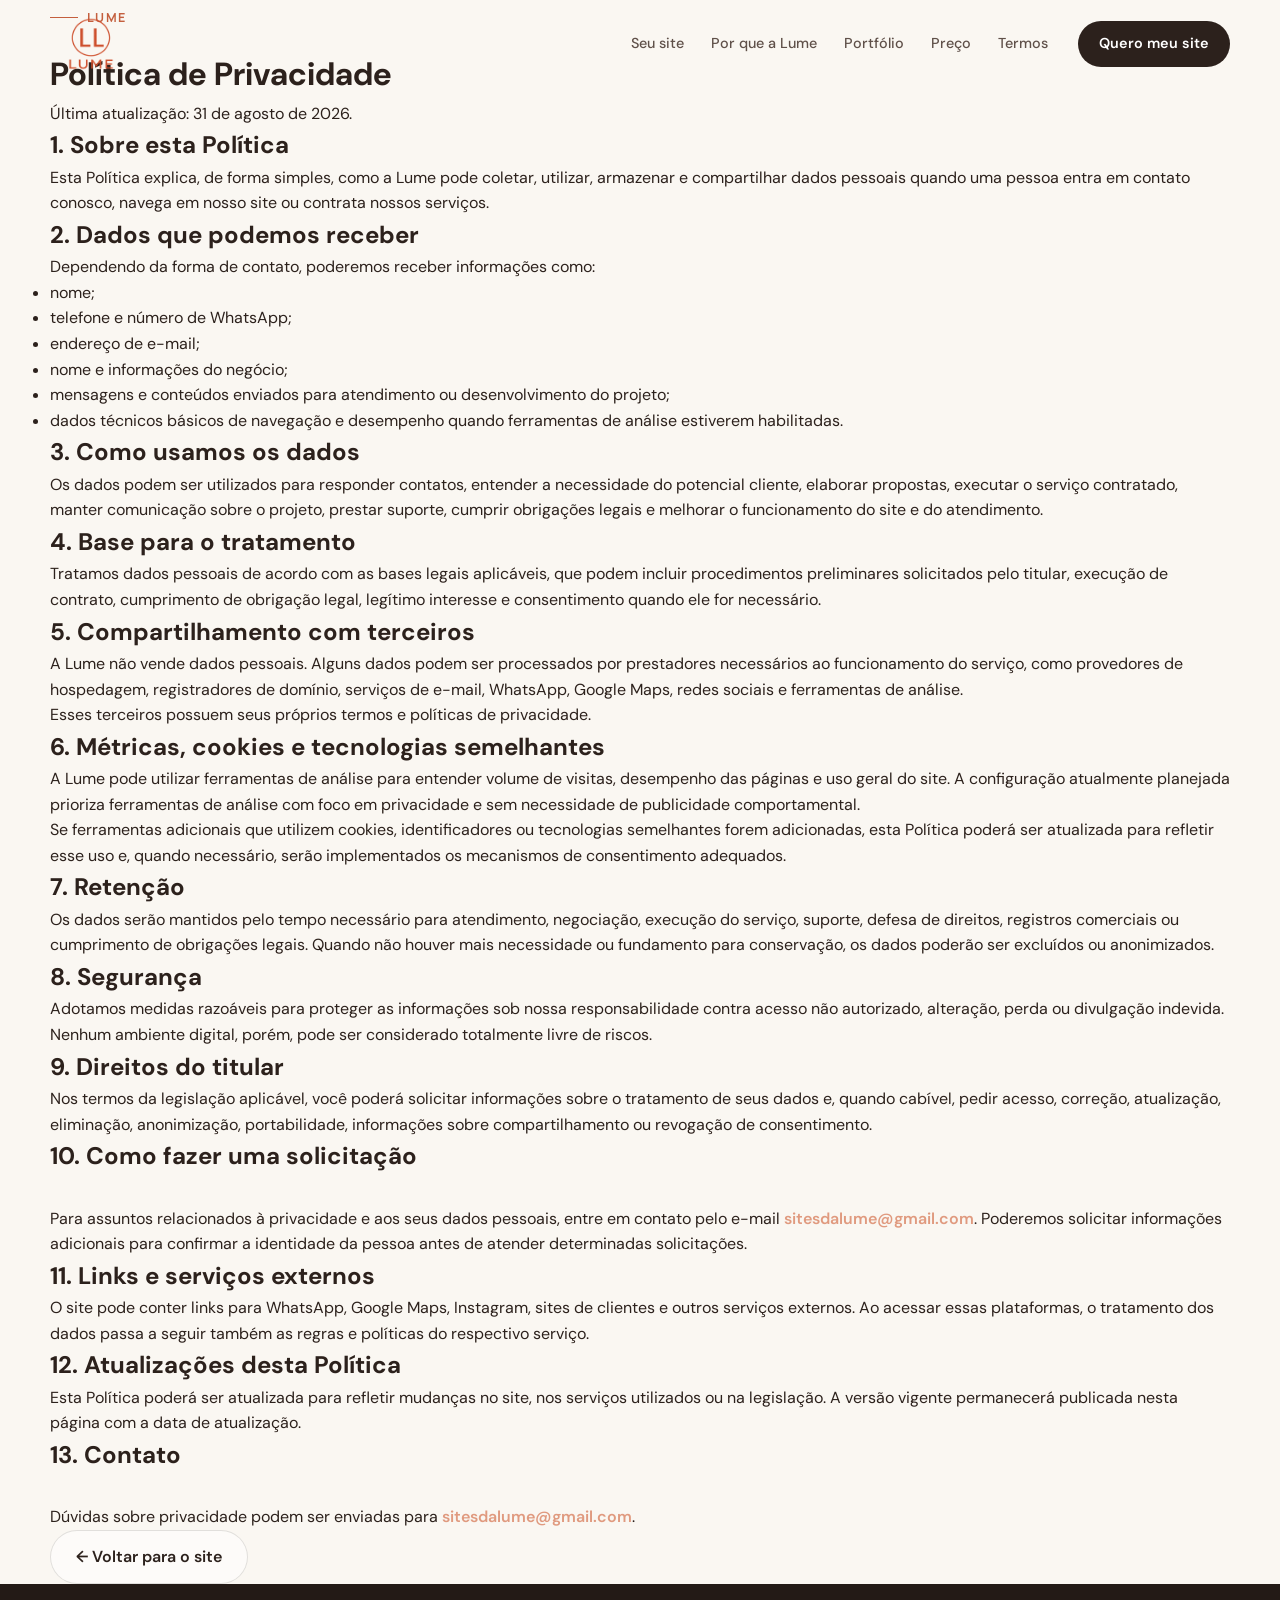
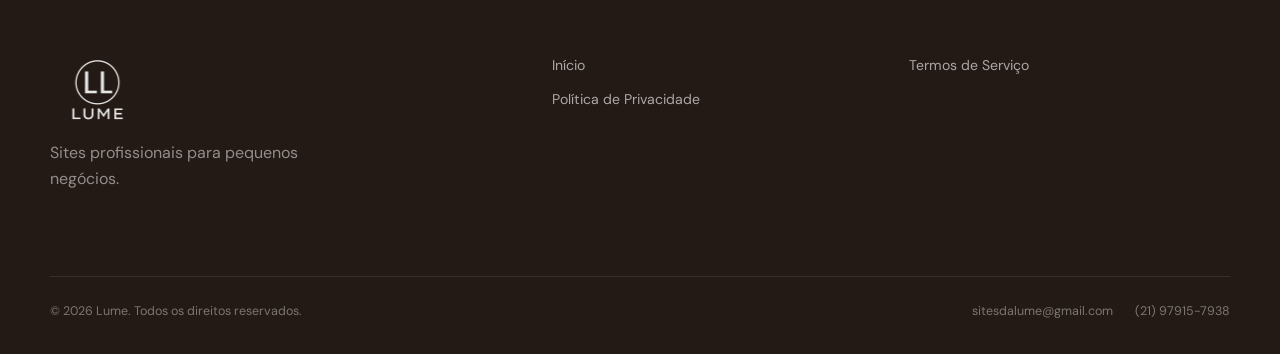
==== privacidade.html @ d8805df2 "Finaliza site da Lume" ====
<!DOCTYPE html>
<html lang="pt-BR">
<head>
    <meta charset="UTF-8">
    <meta name="viewport" content="width=device-width, initial-scale=1.0">
    <title>Política de Privacidade | Lume</title>
    <meta name="description" content="Entenda como a Lume trata dados pessoais enviados pelo site, WhatsApp e e-mail.">
    <meta name="theme-color" content="#f4e8dc">
    <meta name="robots" content="index, follow">
    <link rel="canonical" href="https://lume.sitesdalume.workers.dev/privacidade.html">
    <link rel="icon" type="image/png" href="imagens/logo-lume-t.png">
    <link rel="apple-touch-icon" href="imagens/logo-lume-t.png">
    <link rel="preconnect" href="https://fonts.googleapis.com">
    <link rel="preconnect" href="https://fonts.gstatic.com" crossorigin>
    <link href="https://fonts.googleapis.com/css2?family=DM+Sans:wght@400;500;600;700&family=Manrope:wght@400;500;600;700&display=swap" rel="stylesheet">
    <link rel="stylesheet" href="style.css">
</head>
<body>
    <a class="skip-link" href="#conteudo">Pular para o conteúdo</a>

    <header class="header scrolled" id="header">
        <div class="container header-container">
            <a href="index.html" class="logo-link" aria-label="Lume - Página inicial"><img src="imagens/logo-lume-t.png" alt="Lume" class="logo" width="82" height="62"></a>
            <nav class="nav" id="nav" aria-label="Menu principal"><a href="index.html#sites">Seu site</a><a href="index.html#diferenciais">Por que a Lume</a><a href="index.html#portfolio">Portfólio</a><a href="index.html#pacote">Preço</a><a href="termos.html">Termos</a></nav>
            <a href="index.html#contato" class="btn btn-header">Quero meu site</a>
            <button class="menu-button" id="menuButton" aria-label="Abrir menu" aria-expanded="false" aria-controls="nav"><span></span><span></span><span></span></button>
        </div>
    </header>

    <main class="legal-page" id="conteudo">
        <div class="container legal-shell">
            <div class="legal-head">
                <span class="eyebrow">Lume</span>
                <h1>Política de Privacidade</h1>
                <p>Última atualização: 31 de agosto de 2026.</p>
            </div>

            <div class="legal-content">
                <section class="legal-section">
                    <h2>1. Sobre esta Política</h2>
                    <p>Esta Política explica, de forma simples, como a Lume pode coletar, utilizar, armazenar e compartilhar dados pessoais quando uma pessoa entra em contato conosco, navega em nosso site ou contrata nossos serviços.</p>
                </section>

                <section class="legal-section">
                    <h2>2. Dados que podemos receber</h2>
                    <p>Dependendo da forma de contato, poderemos receber informações como:</p>
                    <ul>
                        <li>nome;</li>
                        <li>telefone e número de WhatsApp;</li>
                        <li>endereço de e-mail;</li>
                        <li>nome e informações do negócio;</li>
                        <li>mensagens e conteúdos enviados para atendimento ou desenvolvimento do projeto;</li>
                        <li>dados técnicos básicos de navegação e desempenho quando ferramentas de análise estiverem habilitadas.</li>
                    </ul>
                </section>

                <section class="legal-section">
                    <h2>3. Como usamos os dados</h2>
                    <p>Os dados podem ser utilizados para responder contatos, entender a necessidade do potencial cliente, elaborar propostas, executar o serviço contratado, manter comunicação sobre o projeto, prestar suporte, cumprir obrigações legais e melhorar o funcionamento do site e do atendimento.</p>
                </section>

                <section class="legal-section">
                    <h2>4. Base para o tratamento</h2>
                    <p>Tratamos dados pessoais de acordo com as bases legais aplicáveis, que podem incluir procedimentos preliminares solicitados pelo titular, execução de contrato, cumprimento de obrigação legal, legítimo interesse e consentimento quando ele for necessário.</p>
                </section>

                <section class="legal-section">
                    <h2>5. Compartilhamento com terceiros</h2>
                    <p>A Lume não vende dados pessoais. Alguns dados podem ser processados por prestadores necessários ao funcionamento do serviço, como provedores de hospedagem, registradores de domínio, serviços de e-mail, WhatsApp, Google Maps, redes sociais e ferramentas de análise.</p>
                    <p>Esses terceiros possuem seus próprios termos e políticas de privacidade.</p>
                </section>

                <section class="legal-section">
                    <h2>6. Métricas, cookies e tecnologias semelhantes</h2>
                    <p>A Lume pode utilizar ferramentas de análise para entender volume de visitas, desempenho das páginas e uso geral do site. A configuração atualmente planejada prioriza ferramentas de análise com foco em privacidade e sem necessidade de publicidade comportamental.</p>
                    <p>Se ferramentas adicionais que utilizem cookies, identificadores ou tecnologias semelhantes forem adicionadas, esta Política poderá ser atualizada para refletir esse uso e, quando necessário, serão implementados os mecanismos de consentimento adequados.</p>
                </section>

                <section class="legal-section">
                    <h2>7. Retenção</h2>
                    <p>Os dados serão mantidos pelo tempo necessário para atendimento, negociação, execução do serviço, suporte, defesa de direitos, registros comerciais ou cumprimento de obrigações legais. Quando não houver mais necessidade ou fundamento para conservação, os dados poderão ser excluídos ou anonimizados.</p>
                </section>

                <section class="legal-section">
                    <h2>8. Segurança</h2>
                    <p>Adotamos medidas razoáveis para proteger as informações sob nossa responsabilidade contra acesso não autorizado, alteração, perda ou divulgação indevida. Nenhum ambiente digital, porém, pode ser considerado totalmente livre de riscos.</p>
                </section>

                <section class="legal-section">
                    <h2>9. Direitos do titular</h2>
                    <p>Nos termos da legislação aplicável, você poderá solicitar informações sobre o tratamento de seus dados e, quando cabível, pedir acesso, correção, atualização, eliminação, anonimização, portabilidade, informações sobre compartilhamento ou revogação de consentimento.</p>
                </section>

                <section class="legal-section">
                    <h2>10. Como fazer uma solicitação</h2>
                    <p>Para assuntos relacionados à privacidade e aos seus dados pessoais, entre em contato pelo e-mail <a class="text-link" href="mailto:sitesdalume@gmail.com">sitesdalume@gmail.com</a>. Poderemos solicitar informações adicionais para confirmar a identidade da pessoa antes de atender determinadas solicitações.</p>
                </section>

                <section class="legal-section">
                    <h2>11. Links e serviços externos</h2>
                    <p>O site pode conter links para WhatsApp, Google Maps, Instagram, sites de clientes e outros serviços externos. Ao acessar essas plataformas, o tratamento dos dados passa a seguir também as regras e políticas do respectivo serviço.</p>
                </section>

                <section class="legal-section">
                    <h2>12. Atualizações desta Política</h2>
                    <p>Esta Política poderá ser atualizada para refletir mudanças no site, nos serviços utilizados ou na legislação. A versão vigente permanecerá publicada nesta página com a data de atualização.</p>
                </section>

                <section class="legal-section">
                    <h2>13. Contato</h2>
                    <p>Dúvidas sobre privacidade podem ser enviadas para <a class="text-link" href="mailto:sitesdalume@gmail.com">sitesdalume@gmail.com</a>.</p>
                </section>
            </div>

            <div class="legal-back"><a class="btn btn-secondary" href="index.html">← Voltar para o site</a></div>
        </div>
    </main>

    <footer class="footer">
        <div class="container footer-container">
            <div class="footer-brand"><img src="imagens/logo-lume-t.png" alt="Lume" class="footer-logo" width="95" height="72"><p>Sites profissionais para pequenos negócios.</p></div>
            <div class="footer-links"><a href="index.html">Início</a><a href="termos.html">Termos de Serviço</a><a href="privacidade.html">Política de Privacidade</a></div>
            <div class="footer-bottom"><p>© <span id="currentYear"></span> Lume. Todos os direitos reservados.</p><div class="footer-contact"><a href="mailto:sitesdalume@gmail.com">sitesdalume@gmail.com</a><a href="tel:+5521979157938">(21) 97915-7938</a></div></div>
        </div>
    </footer>
    <script src="script.js"></script>
</body>
</html>
---- style.css ----
/* =========================================================
   RESET + VARIÁVEIS
========================================================= */

*,
*::before,
*::after {
    margin: 0;
    padding: 0;
    box-sizing: border-box;
}

:root {
    --terracotta: #c45f3e;
    --terracotta-dark: #a64c31;
    --terracotta-light: #e09a7f;
    --beige: #eee0cf;
    --beige-light: #f7eee5;
    --cream: #faf7f2;
    --brown: #2c211c;
    --brown-soft: #5f5049;
    --white: #ffffff;
    --border: rgba(44, 33, 28, 0.13);
    --container: 1180px;
    --radius-small: 14px;
    --radius-medium: 24px;
    --radius-large: 36px;
}

html {
    scroll-behavior: smooth;
}

body {
    font-family: "DM Sans", sans-serif;
    background: var(--cream);
    color: var(--brown);
    line-height: 1.6;
    overflow-x: hidden;
}

body.menu-open {
    overflow: hidden;
}

img {
    max-width: 100%;
    display: block;
}

a {
    color: inherit;
    text-decoration: none;
}

button,
input,
textarea {
    font: inherit;
}

button {
    border: 0;
    background: none;
    cursor: pointer;
}

::selection {
    background: rgba(196, 95, 62, 0.2);
}

.skip-link {
    position: fixed;
    z-index: 9999;
    top: 12px;
    left: 12px;
    padding: 10px 14px;
    border-radius: 10px;
    background: var(--brown);
    color: var(--white);
    transform: translateY(-150%);
}

.skip-link:focus {
    transform: translateY(0);
}

.container {
    width: min(var(--container), calc(100% - 40px));
    margin-inline: auto;
}

.section {
    padding: 110px 0;
}

.section-light {
    background: var(--cream);
}

.section-dark {
    background: var(--brown);
    color: var(--white);
}

.eyebrow {
    display: inline-flex;
    align-items: center;
    gap: 9px;
    margin-bottom: 22px;
    color: var(--terracotta);
    font-family: "Manrope", sans-serif;
    font-size: 0.78rem;
    font-weight: 700;
    letter-spacing: 0.12em;
    text-transform: uppercase;
}

.eyebrow::before {
    content: "";
    width: 28px;
    height: 1px;
    background: currentColor;
}

.eyebrow-light {
    color: var(--terracotta-light);
}

.section-heading {
    max-width: 760px;
    margin-bottom: 65px;
}

.section-heading.centered {
    margin-inline: auto;
    text-align: center;
}

.section-heading.centered .eyebrow {
    justify-content: center;
}

.section-heading h2,
.portfolio-heading h2,
.business-copy h2,
.faq-heading h2,
.site-showcase-copy h2,
.purpose-copy h2,
.pricing-copy h2,
.scope-copy h2,
.about-copy h2 {
    font-family: "Manrope", sans-serif;
    font-size: clamp(2.3rem, 4vw, 4rem);
    line-height: 1.06;
    letter-spacing: -0.045em;
    font-weight: 500;
}

.section-heading h2 span,
.portfolio-heading h2 span,
.business-copy h2 span,
.faq-heading h2 span,
.site-showcase-copy h2 span,
.purpose-copy h2 span,
.pricing-copy h2 span,
.scope-copy h2 span {
    color: var(--terracotta);
}

.section-heading p,
.portfolio-heading p,
.business-copy p,
.faq-heading p,
.site-showcase-copy p,
.pricing-copy > p,
.scope-copy p,
.about-copy p {
    margin-top: 24px;
    color: var(--brown-soft);
    font-size: 1.05rem;
    line-height: 1.75;
}

/* =========================================================
   BOTÕES
========================================================= */

.btn {
    min-height: 54px;
    display: inline-flex;
    align-items: center;
    justify-content: center;
    gap: 12px;
    padding: 0 25px;
    border-radius: 999px;
    font-weight: 600;
    transition: transform 0.25s ease, background 0.25s ease, color 0.25s ease, border-color 0.25s ease;
}

.btn:hover {
    transform: translateY(-2px);
}

.btn:focus-visible,
a:focus-visible,
button:focus-visible {
    outline: 3px solid rgba(196, 95, 62, 0.35);
    outline-offset: 4px;
}

.btn-primary {
    color: var(--white);
    background: var(--terracotta);
}

.btn-primary:hover {
    background: var(--terracotta-dark);
}

.btn-secondary {
    border: 1px solid var(--border);
    background: rgba(255, 255, 255, 0.55);
}

.btn-secondary:hover {
    border-color: var(--terracotta);
    color: var(--terracotta);
}

.btn-header {
    min-height: 46px;
    padding: 0 21px;
    background: var(--brown);
    color: var(--white);
    font-size: 0.9rem;
}

.btn-header:hover {
    background: var(--terracotta);
}

.text-link {
    display: inline-flex;
    align-items: center;
    gap: 12px;
    margin-top: 30px;
    color: var(--terracotta-light);
    font-weight: 600;
}

.text-link span {
    transition: transform 0.2s ease;
}

.text-link:hover span {
    transform: translateX(5px);
}

/* =========================================================
   HEADER
========================================================= */

.header {
    position: fixed;
    z-index: 1000;
    top: 0;
    left: 0;
    width: 100%;
    transition: background 0.3s ease, box-shadow 0.3s ease, backdrop-filter 0.3s ease;
}

.header.scrolled {
    background: rgba(250, 247, 242, 0.9);
    backdrop-filter: blur(16px);
    -webkit-backdrop-filter: blur(16px);
    box-shadow: 0 1px 0 rgba(44, 33, 28, 0.08);
}

.header-container {
    height: 88px;
    display: flex;
    align-items: center;
    justify-content: space-between;
    gap: 30px;
}

.logo-link {
    flex-shrink: 0;
}

.logo {
    width: 82px;
    height: 62px;
    object-fit: contain;
}

.nav {
    display: flex;
    align-items: center;
    gap: 27px;
    margin-left: auto;
}

.nav a {
    position: relative;
    color: var(--brown-soft);
    font-size: 0.9rem;
    font-weight: 500;
}

.nav a::after {
    content: "";
    position: absolute;
    left: 0;
    bottom: -7px;
    width: 0;
    height: 1px;
    background: var(--terracotta);
    transition: width 0.25s ease;
}

.nav a:hover {
    color: var(--brown);
}

.nav a:hover::after {
    width: 100%;
}

.menu-button {
    width: 42px;
    height: 42px;
    display: none;
    align-items: center;
    justify-content: center;
    flex-direction: column;
    gap: 5px;
    border-radius: 50%;
    background: var(--brown);
}

.menu-button span {
    width: 18px;
    height: 1.5px;
    background: var(--white);
    transition: 0.3s ease;
}

.menu-button.active span:nth-child(1) {
    transform: translateY(6.5px) rotate(45deg);
}

.menu-button.active span:nth-child(2) {
    opacity: 0;
}

.menu-button.active span:nth-child(3) {
    transform: translateY(-6.5px) rotate(-45deg);
}

/* =========================================================
   HERO
========================================================= */

.hero {
    min-height: 100vh;
    display: flex;
    align-items: center;
    padding: 150px 0 95px;
    position: relative;
    overflow: hidden;
    background:
        radial-gradient(circle at 80% 35%, rgba(196, 95, 62, 0.13), transparent 32%),
        linear-gradient(180deg, #f4e8dc 0%, #faf7f2 100%);
}

.hero::before {
    content: "";
    position: absolute;
    width: 500px;
    height: 500px;
    border-radius: 50%;
    border: 1px solid rgba(196, 95, 62, 0.12);
    top: 80px;
    right: -180px;
}

.hero-container {
    position: relative;
    z-index: 2;
    display: grid;
    grid-template-columns: minmax(0, 0.93fr) minmax(430px, 1.07fr);
    align-items: center;
    gap: 75px;
}

.hero-content h1 {
    max-width: 700px;
    font-family: "Manrope", sans-serif;
    font-size: clamp(3.7rem, 6.2vw, 6.9rem);
    line-height: 0.96;
    letter-spacing: -0.065em;
    font-weight: 500;
}

.hero-content h1 span {
    display: block;
    color: var(--terracotta);
}

.hero-text {
    max-width: 610px;
    margin-top: 30px;
    color: var(--brown-soft);
    font-size: clamp(1.05rem, 1.5vw, 1.2rem);
    line-height: 1.75;
}

.hero-offer {
    width: fit-content;
    margin-top: 27px;
    padding: 12px 17px;
    display: flex;
    align-items: center;
    flex-wrap: wrap;
    gap: 9px;
    border: 1px solid rgba(196, 95, 62, 0.2);
    border-radius: 999px;
    background: rgba(255, 255, 255, 0.4);
    color: var(--brown-soft);
    font-size: 0.8rem;
}

.hero-sale {
    padding: 4px 8px;
    border-radius: 999px;
    background: var(--terracotta);
    color: var(--white);
    font-size: 0.67rem;
    font-weight: 700;
    letter-spacing: 0.08em;
}

.hero-old-price {
    text-decoration: line-through;
    opacity: 0.7;
}

.hero-offer strong {
    color: var(--terracotta);
    font-size: 1rem;
}

.hero-offer i {
    width: 4px;
    height: 4px;
    border-radius: 50%;
    background: rgba(44, 33, 28, 0.35);
}

.hero-actions {
    display: flex;
    align-items: center;
    gap: 13px;
    margin-top: 30px;
}

.hero-features {
    display: flex;
    flex-wrap: wrap;
    gap: 20px;
    margin-top: 32px;
    color: var(--brown-soft);
    font-size: 0.87rem;
}

.hero-features > div {
    display: flex;
    align-items: center;
    gap: 7px;
}

.check {
    width: 19px;
    height: 19px;
    display: inline-flex;
    align-items: center;
    justify-content: center;
    border-radius: 50%;
    background: rgba(196, 95, 62, 0.12);
    color: var(--terracotta);
    font-size: 0.72rem;
    font-weight: 700;
}

.micro-note {
    margin-top: 14px;
    color: rgba(44, 33, 28, 0.55);
    font-size: 0.75rem;
}

.hero-visual {
    position: relative;
    min-height: 570px;
}

.browser-card {
    position: absolute;
    width: 100%;
    max-width: 610px;
    right: 0;
    top: 50%;
    transform: translateY(-50%) rotate(1.5deg);
    border: 1px solid rgba(44, 33, 28, 0.1);
    border-radius: 20px;
    overflow: hidden;
    background: #fff;
    box-shadow: 0 35px 90px rgba(67, 42, 30, 0.14);
}

.browser-top {
    height: 48px;
    display: grid;
    grid-template-columns: 90px 1fr 90px;
    align-items: center;
    padding: 0 17px;
    background: #f7f4f0;
    border-bottom: 1px solid rgba(44, 33, 28, 0.08);
}

.browser-dots {
    display: flex;
    gap: 5px;
}

.browser-dots span {
    width: 7px;
    height: 7px;
    border-radius: 50%;
    background: #c8c0b9;
}

.browser-address,
.case-url {
    justify-self: center;
    width: 74%;
    padding: 4px 14px;
    border-radius: 20px;
    background: #ece8e3;
    color: #8c837d;
    text-align: center;
    font-size: 0.65rem;
}

.browser-content {
    padding: 26px;
    background: #f8eee6;
}

.mock-header {
    display: flex;
    align-items: center;
    justify-content: space-between;
}

.mock-logo {
    color: var(--terracotta);
    font-weight: 700;
    font-size: 0.83rem;
}

.mock-nav {
    display: flex;
    gap: 7px;
}

.mock-nav span {
    width: 26px;
    height: 4px;
    border-radius: 10px;
    background: rgba(44, 33, 28, 0.15);
}

.mock-hero {
    min-height: 270px;
    display: grid;
    grid-template-columns: 1fr 0.85fr;
    align-items: center;
    gap: 22px;
}

.mock-small {
    width: 70px;
    height: 6px;
    margin-bottom: 16px;
    border-radius: 20px;
    background: rgba(196, 95, 62, 0.45);
}

.mock-title {
    width: 90%;
    height: 23px;
    margin-bottom: 9px;
    border-radius: 3px;
    background: var(--brown);
}

.mock-title.short {
    width: 68%;
}

.mock-paragraph {
    width: 85%;
    height: 6px;
    margin-top: 23px;
    border-radius: 4px;
    background: rgba(44, 33, 28, 0.22);
}

.mock-paragraph.small {
    width: 60%;
    margin-top: 7px;
}

.mock-button {
    width: 90px;
    height: 29px;
    margin-top: 23px;
    border-radius: 20px;
    background: var(--terracotta);
}

.mock-image {
    height: 190px;
    display: flex;
    align-items: center;
    justify-content: center;
    border-radius: 120px 120px 30px 30px;
    background: linear-gradient(135deg, #d98668, #a84d32);
}

.mock-image-shape {
    width: 90px;
    height: 90px;
    display: flex;
    align-items: center;
    justify-content: center;
    border: 1px solid rgba(255, 255, 255, 0.45);
    border-radius: 50%;
    color: rgba(255, 255, 255, 0.9);
    font-size: 2.3rem;
}

.mock-cards {
    display: grid;
    grid-template-columns: repeat(3, 1fr);
    gap: 12px;
}

.mock-cards div {
    height: 75px;
    border-radius: 10px;
    background: rgba(255, 255, 255, 0.72);
    border: 1px solid rgba(44, 33, 28, 0.07);
}

.floating-card {
    position: absolute;
    display: flex;
    align-items: center;
    gap: 12px;
    padding: 15px 17px;
    border: 1px solid rgba(44, 33, 28, 0.08);
    border-radius: 14px;
    background: rgba(255, 255, 255, 0.94);
    box-shadow: 0 14px 35px rgba(44, 33, 28, 0.1);
    animation: floatCard 5s ease-in-out infinite;
}

.floating-card-one {
    left: -38px;
    top: 115px;
}

.floating-card-two {
    right: -15px;
    bottom: 55px;
    animation-delay: 1.3s;
}

.floating-icon {
    width: 37px;
    height: 37px;
    display: flex;
    align-items: center;
    justify-content: center;
    flex-shrink: 0;
    border-radius: 50%;
    background: var(--beige);
    color: var(--terracotta);
}

.floating-card strong,
.floating-card small {
    display: block;
}

.floating-card strong {
    font-size: 0.75rem;
}

.floating-card small {
    color: #82766f;
    font-size: 0.62rem;
}

@keyframes floatCard {
    0%, 100% { transform: translateY(0); }
    50% { transform: translateY(-8px); }
}

/* =========================================================
   PROBLEMA
========================================================= */

.problem-grid {
    display: grid;
    grid-template-columns: repeat(3, 1fr);
    gap: 22px;
}

.problem-card {
    min-height: 285px;
    display: flex;
    flex-direction: column;
    padding: 32px;
    border: 1px solid var(--border);
    border-radius: var(--radius-medium);
    background: rgba(255, 255, 255, 0.38);
    transition: transform 0.3s ease, border-color 0.3s ease, box-shadow 0.3s ease;
}

.problem-card:hover {
    transform: translateY(-6px);
    border-color: rgba(196, 95, 62, 0.36);
    box-shadow: 0 20px 45px rgba(44, 33, 28, 0.06);
}

.problem-card .number,
.why-card > span {
    color: var(--terracotta);
    font-family: "Manrope", sans-serif;
    font-size: 0.76rem;
    font-weight: 700;
    letter-spacing: 0.1em;
}

.problem-card h3,
.why-card h3 {
    margin-top: auto;
    font-family: "Manrope", sans-serif;
    font-size: 1.4rem;
    font-weight: 500;
    line-height: 1.25;
    letter-spacing: -0.025em;
}

.problem-card p,
.why-card p {
    margin-top: 12px;
    color: var(--brown-soft);
    font-size: 0.92rem;
}

/* =========================================================
   O QUE FAZEMOS
========================================================= */

.site-showcase {
    display: grid;
    grid-template-columns: 0.8fr 1.2fr;
    gap: 100px;
    align-items: start;
}

.site-showcase-copy {
    position: sticky;
    top: 135px;
}

.site-showcase-copy h2 span {
    display: block;
    color: var(--terracotta-light);
}

.site-showcase-copy p {
    color: rgba(255, 255, 255, 0.65);
}

.site-features-grid {
    display: grid;
    grid-template-columns: repeat(2, 1fr);
    gap: 16px;
}

.feature-card {
    min-height: 270px;
    padding: 30px;
    display: flex;
    flex-direction: column;
    border: 1px solid rgba(255, 255, 255, 0.1);
    border-radius: var(--radius-medium);
    background: rgba(255, 255, 255, 0.035);
    transition: transform 0.3s ease, background 0.3s ease;
}

.feature-card:hover {
    transform: translateY(-5px);
    background: rgba(255, 255, 255, 0.07);
}

.feature-icon {
    width: 45px;
    height: 45px;
    display: flex;
    align-items: center;
    justify-content: center;
    border-radius: 50%;
    background: rgba(196, 95, 62, 0.16);
    color: var(--terracotta-light);
}

.feature-card h3 {
    margin-top: auto;
    font-family: "Manrope", sans-serif;
    font-weight: 500;
    font-size: 1.32rem;
}

.feature-card p {
    margin-top: 10px;
    color: rgba(255, 255, 255, 0.58);
    font-size: 0.9rem;
}

/* =========================================================
   PROPOSTA + INCLUÍDOS
========================================================= */

.purpose-section {
    background: #fff;
}

.purpose-container {
    display: grid;
    grid-template-columns: 0.9fr 1.1fr;
    gap: 100px;
    align-items: center;
}

.purpose-copy h2 span {
    display: block;
}

.purpose-text {
    max-width: 620px;
}

.purpose-text p {
    margin-bottom: 20px;
    color: var(--brown-soft);
    font-size: 1.05rem;
    line-height: 1.8;
}

.purpose-link {
    color: var(--terracotta);
}

.included-section {
    background: var(--beige-light);
}

.included-grid {
    border-top: 1px solid var(--border);
}

.included-item {
    min-height: 75px;
    display: grid;
    grid-template-columns: 70px 1fr;
    align-items: center;
    padding: 0 15px;
    border-bottom: 1px solid var(--border);
    color: var(--brown);
    font-family: "Manrope", sans-serif;
    font-size: clamp(1.05rem, 2vw, 1.4rem);
    transition: padding-left 0.25s ease, color 0.25s ease;
}

.included-item:hover {
    padding-left: 25px;
    color: var(--terracotta);
}

.included-item span {
    color: var(--terracotta);
    font-size: 0.72rem;
    letter-spacing: 0.1em;
}

/* =========================================================
   POR QUE A LUME
========================================================= */

.why-section {
    background: var(--cream);
}

.why-grid {
    display: grid;
    grid-template-columns: repeat(4, minmax(0, 1fr));
    gap: 14px;
}

.why-card {
    min-height: 250px;
    display: flex;
    flex-direction: column;
    padding: 27px;
    border: 1px solid var(--border);
    border-radius: var(--radius-medium);
    background: rgba(255, 255, 255, 0.55);
    transition: transform 0.3s ease, border-color 0.3s ease;
}

.why-card:hover {
    transform: translateY(-5px);
    border-color: rgba(196, 95, 62, 0.34);
}

.why-card h3 {
    font-size: 1.2rem;
}

.why-card p {
    font-size: 0.86rem;
}

/* =========================================================
   PROCESSO
========================================================= */

.process-section {
    background: #fff;
}

.process-grid {
    display: grid;
    grid-template-columns: repeat(4, 1fr);
    gap: 14px;
}

.process-card {
    min-height: 330px;
    padding: 28px;
    display: flex;
    flex-direction: column;
    border: 1px solid var(--border);
    border-radius: var(--radius-medium);
    background: var(--cream);
}

.process-number {
    width: 45px;
    height: 45px;
    display: flex;
    align-items: center;
    justify-content: center;
    border-radius: 50%;
    background: var(--terracotta);
    color: var(--white);
    font-size: 0.74rem;
    font-weight: 700;
}

.process-card h3 {
    margin-top: auto;
    font-family: "Manrope", sans-serif;
    font-size: 1.3rem;
    font-weight: 500;
    line-height: 1.25;
}

.process-card p {
    margin-top: 13px;
    color: var(--brown-soft);
    font-size: 0.88rem;
}

/* =========================================================
   PORTFÓLIO — QUENTE E FRIO REAL
========================================================= */

.portfolio-section {
    background: var(--cream);
}

.portfolio-heading {
    display: grid;
    grid-template-columns: 1fr 0.55fr;
    gap: 70px;
    align-items: end;
    margin-bottom: 55px;
}

.portfolio-heading p {
    margin-top: 0;
}

.case-card {
    display: grid;
    grid-template-columns: minmax(0, 1.3fr) minmax(330px, 0.7fr);
    overflow: hidden;
    border: 1px solid var(--border);
    border-radius: 30px;
    background: #fff;
    box-shadow: 0 25px 70px rgba(44, 33, 28, 0.07);
}

.case-preview {
    padding: 34px;
    background: linear-gradient(135deg, #16303b 0%, #244e5c 56%, #d7eef2 100%);
}

.case-browser-top {
    height: 47px;
    display: grid;
    grid-template-columns: 90px 1fr 90px;
    align-items: center;
    padding: 0 16px;
    border-radius: 18px 18px 0 0;
    background: #f6f5f2;
}

.case-screenshot {
    height: 500px;
    overflow: hidden;
    border-radius: 0 0 18px 18px;
    background: #fff;
    box-shadow: 0 15px 45px rgba(8, 34, 44, 0.18);
}

.case-screenshot img {
    width: 100%;
    height: auto;
    display: block;
    object-position: top center;
    transition: transform 0.45s ease;
}

.case-card:hover .case-screenshot img {
    transform: scale(1.012);
}

.case-info {
    display: flex;
    flex-direction: column;
    justify-content: center;
    padding: 48px;
}

.case-label {
    color: var(--terracotta);
    font-size: 0.68rem;
    font-weight: 700;
    letter-spacing: 0.11em;
}

.case-info h3 {
    margin-top: 12px;
    font-family: "Manrope", sans-serif;
    font-size: clamp(2rem, 3vw, 3.2rem);
    line-height: 1.05;
    letter-spacing: -0.045em;
    font-weight: 500;
}

.case-category {
    margin-top: 8px !important;
    color: var(--terracotta) !important;
    font-weight: 600;
}

.case-info p {
    margin-top: 18px;
    color: var(--brown-soft);
    font-size: 0.96rem;
    line-height: 1.75;
}

.case-info .btn {
    width: fit-content;
    margin-top: 28px;
}

/* =========================================================
   PREÇO
========================================================= */

.pricing-section {
    background: var(--beige-light);
}

.pricing-container {
    display: grid;
    grid-template-columns: 0.85fr 1.15fr;
    gap: 90px;
    align-items: center;
}

.pricing-highlight {
    margin-top: 35px;
    padding-top: 24px;
    border-top: 1px solid var(--border);
}

.pricing-highlight + .pricing-highlight {
    margin-top: 24px;
}

.pricing-highlight span,
.pricing-highlight strong {
    display: block;
}

.pricing-highlight span {
    color: var(--terracotta);
    font-size: 0.75rem;
    font-weight: 700;
    text-transform: uppercase;
    letter-spacing: 0.1em;
}

.pricing-highlight strong {
    max-width: 520px;
    margin-top: 8px;
    font-family: "Manrope", sans-serif;
    font-weight: 500;
    line-height: 1.4;
}

.price-card {
    position: relative;
    overflow: hidden;
    padding: 45px;
    border: 1px solid rgba(196, 95, 62, 0.22);
    border-radius: 32px;
    background: #fff;
    box-shadow: 0 30px 75px rgba(75, 45, 30, 0.09);
}

.sale-banner {
    position: absolute;
    top: 26px;
    right: -37px;
    width: 150px;
    padding: 7px 0;
    transform: rotate(38deg);
    background: var(--terracotta);
    color: #fff;
    text-align: center;
    font-size: 0.7rem;
    font-weight: 700;
    letter-spacing: 0.12em;
}

.price-badge {
    display: inline-flex;
    padding: 7px 11px;
    border-radius: 999px;
    background: var(--beige-light);
    color: var(--terracotta);
    font-size: 0.69rem;
    font-weight: 700;
    letter-spacing: 0.1em;
}

.old-price {
    margin-top: 24px;
    color: #887a72;
    text-decoration: line-through;
}

.price {
    display: flex;
    align-items: flex-start;
    margin-top: 4px;
    color: var(--brown);
    line-height: 1;
}

.price small {
    margin-top: 17px;
    margin-right: 6px;
    font-size: 1.25rem;
}

.price strong {
    font-family: "Manrope", sans-serif;
    font-size: clamp(4.7rem, 8vw, 7rem);
    font-weight: 500;
    letter-spacing: -0.07em;
}

.price > span {
    margin-top: 13px;
    font-size: 1.45rem;
}

.price-card-top > p {
    margin-top: 4px;
    color: var(--brown-soft);
}

.price-features {
    margin-top: 32px;
    border-top: 1px solid var(--border);
}

.price-features > div {
    display: grid;
    grid-template-columns: 25px 1fr;
    gap: 10px;
    padding: 12px 0;
    border-bottom: 1px solid var(--border);
    color: var(--brown-soft);
    font-size: 0.9rem;
}

.price-features > div > span {
    color: var(--terracotta);
    font-weight: 700;
}

.btn-price {
    width: 100%;
    margin-top: 30px;
    background: var(--terracotta);
    color: #fff;
}

.btn-price:hover {
    background: var(--terracotta-dark);
}

.price-note {
    margin-top: 18px;
    color: #877a73;
    text-align: center;
    font-size: 0.75rem;
    line-height: 1.55;
}

/* =========================================================
   ESCOPO
========================================================= */

.scope-section {
    background: #fff;
}

.scope-container {
    display: grid;
    grid-template-columns: 0.8fr 1.2fr;
    column-gap: 90px;
    row-gap: 35px;
    align-items: start;
}

.scope-list {
    display: grid;
    grid-template-columns: repeat(2, minmax(0, 1fr));
    gap: 10px;
}

.scope-list span {
    padding: 15px 17px;
    border: 1px solid var(--border);
    border-radius: 13px;
    background: var(--cream);
    color: var(--brown-soft);
    font-size: 0.88rem;
}

.scope-cta {
    grid-column: 2;
    padding-top: 8px;
}

.scope-cta p {
    color: var(--brown-soft);
}

.scope-cta .text-link {
    margin-top: 8px;
}

/* =========================================================
   SOBRE
========================================================= */

.about-section {
    background: var(--brown);
    color: #fff;
}

.about-container {
    display: grid;
    grid-template-columns: 0.55fr 1.45fr;
    gap: 90px;
    align-items: center;
}

.about-mark {
    width: min(100%, 330px);
    aspect-ratio: 1;
    display: flex;
    align-items: center;
    justify-content: center;
    border: 1px solid rgba(224, 154, 127, 0.28);
    border-radius: 50%;
    color: var(--terracotta-light);
    font-family: "Manrope", sans-serif;
    font-size: clamp(7rem, 14vw, 12rem);
    line-height: 1;
    font-weight: 400;
}

.about-copy h2 {
    color: #fff;
}

.about-copy p {
    color: rgba(255, 255, 255, 0.66);
}

/* =========================================================
   PARA QUEM É
========================================================= */

.business-section {
    background: var(--cream);
}

.business-container {
    display: grid;
    grid-template-columns: 0.8fr 1.2fr;
    gap: 90px;
    align-items: center;
}

.business-list {
    display: flex;
    flex-wrap: wrap;
    gap: 10px;
}

.business-list span {
    padding: 13px 17px;
    border: 1px solid var(--border);
    border-radius: 999px;
    background: #fff;
    color: var(--brown-soft);
    font-size: 0.9rem;
}

/* =========================================================
   FAQ
========================================================= */

.faq-section {
    background: #fff;
}

.faq-container {
    display: grid;
    grid-template-columns: 0.7fr 1.3fr;
    gap: 90px;
    align-items: start;
}

.faq-heading {
    position: sticky;
    top: 130px;
}

.faq-list {
    border-top: 1px solid var(--border);
}

.faq-item {
    border-bottom: 1px solid var(--border);
}

.faq-question {
    width: 100%;
    min-height: 86px;
    display: flex;
    align-items: center;
    justify-content: space-between;
    gap: 25px;
    color: var(--brown);
    text-align: left;
    font-family: "Manrope", sans-serif;
    font-size: 1.05rem;
    font-weight: 500;
}

.faq-question b {
    color: var(--terracotta);
    font-size: 1.7rem;
    font-weight: 400;
    transition: transform 0.3s ease;
}

.faq-item.active .faq-question b {
    transform: rotate(45deg);
}

.faq-answer {
    max-height: 0;
    overflow: hidden;
    transition: max-height 0.35s ease;
}

.faq-answer p {
    max-width: 700px;
    padding: 0 45px 27px 0;
    color: var(--brown-soft);
    line-height: 1.75;
}

/* =========================================================
   CONTATO
========================================================= */

.contact-section {
    padding: 110px 0;
    background: var(--beige-light);
}

.contact-box {
    position: relative;
    overflow: hidden;
    padding: 85px 70px;
    border-radius: var(--radius-large);
    background: var(--brown);
    color: #fff;
    text-align: center;
}

.contact-box::before {
    content: "";
    position: absolute;
    width: 420px;
    height: 420px;
    right: -180px;
    top: -180px;
    border: 1px solid rgba(224, 154, 127, 0.2);
    border-radius: 50%;
}

.contact-symbol {
    width: 62px;
    height: 62px;
    display: flex;
    align-items: center;
    justify-content: center;
    margin: 0 auto 28px;
    border-radius: 50%;
    background: rgba(196, 95, 62, 0.18);
    color: var(--terracotta-light);
    font-size: 1.6rem;
}

.contact-box .eyebrow {
    justify-content: center;
}

.contact-box h2 {
    max-width: 850px;
    margin-inline: auto;
    font-family: "Manrope", sans-serif;
    font-size: clamp(2.7rem, 5vw, 5rem);
    line-height: 1.04;
    letter-spacing: -0.055em;
    font-weight: 500;
}

.contact-box h2 span {
    color: var(--terracotta-light);
}

.contact-box > p {
    margin-top: 22px;
    color: rgba(255, 255, 255, 0.62);
    font-size: 1.05rem;
}

.contact-actions {
    margin-top: 35px;
}

.btn-contact {
    background: var(--terracotta);
    color: #fff;
}

.btn-contact:hover {
    background: var(--terracotta-dark);
}

.contact-details {
    display: flex;
    justify-content: center;
    gap: 50px;
    margin-top: 48px;
    padding-top: 35px;
    border-top: 1px solid rgba(255, 255, 255, 0.12);
}

.contact-detail span,
.contact-detail strong {
    display: block;
}

.contact-detail-label {
    color: rgba(255, 255, 255, 0.45);
    font-size: 0.72rem;
    text-transform: uppercase;
    letter-spacing: 0.09em;
}

.contact-detail strong {
    margin-top: 5px;
    font-size: 0.95rem;
}

/* =========================================================
   FOOTER
========================================================= */

.footer {
    padding: 70px 0 32px;
    background: #231a16;
    color: #fff;
}

.footer-container {
    display: grid;
    grid-template-columns: 0.8fr 1.2fr;
    gap: 50px;
}

.footer-logo {
    width: 95px;
    height: 72px;
    object-fit: contain;
    filter: brightness(0) invert(1);
    opacity: 0.9;
}

.footer-brand p {
    max-width: 260px;
    margin-top: 14px;
    color: rgba(255, 255, 255, 0.5);
}

.footer-links {
    display: grid;
    grid-template-columns: repeat(2, minmax(0, 1fr));
    gap: 12px 35px;
    align-content: start;
}

.footer-links a {
    color: rgba(255, 255, 255, 0.62);
    font-size: 0.88rem;
}

.footer-links a:hover,
.footer-contact a:hover {
    color: var(--terracotta-light);
}

.footer-bottom {
    grid-column: 1 / -1;
    display: flex;
    align-items: center;
    justify-content: space-between;
    gap: 25px;
    margin-top: 35px;
    padding-top: 25px;
    border-top: 1px solid rgba(255, 255, 255, 0.09);
    color: rgba(255, 255, 255, 0.4);
    font-size: 0.78rem;
}

.footer-contact {
    display: flex;
    gap: 22px;
}

/* =========================================================
   WHATSAPP FLUTUANTE
========================================================= */

.whatsapp-floating {
    position: fixed;
    z-index: 1100;
    right: 24px;
    bottom: 24px;
    width: 58px;
    height: 58px;
    display: flex;
    align-items: center;
    justify-content: center;
    border-radius: 50%;
    background: #25d366;
    box-shadow: 0 14px 35px rgba(20, 90, 48, 0.28);
    transition: transform 0.25s ease, box-shadow 0.25s ease;
}

.whatsapp-floating:hover {
    transform: translateY(-3px) scale(1.03);
    box-shadow: 0 18px 40px rgba(20, 90, 48, 0.36);
}

.whatsapp-floating svg {
    width: 30px;
    fill: #fff;
}

.whatsapp-tooltip {
    position: absolute;
    right: 70px;
    white-space: nowrap;
    padding: 8px 11px;
    border-radius: 9px;
    background: var(--brown);
    color: #fff;
    font-size: 0.75rem;
    opacity: 0;
    pointer-events: none;
    transform: translateX(5px);
    transition: opacity 0.2s ease, transform 0.2s ease;
}

.whatsapp-floating:hover .whatsapp-tooltip {
    opacity: 1;
    transform: translateX(0);
}

/* =========================================================
   REVEAL
========================================================= */

.reveal {
    opacity: 0;
    transform: translateY(22px);
    transition: opacity 0.7s ease, transform 0.7s ease;
}

.reveal.visible {
    opacity: 1;
    transform: translateY(0);
}

/* =========================================================
   RESPONSIVO
========================================================= */

@media (max-width: 1100px) {
    .nav {
        gap: 18px;
    }

    .nav a {
        font-size: 0.84rem;
    }

    .hero-container {
        grid-template-columns: 1fr 0.9fr;
        gap: 45px;
    }

    .why-grid {
        grid-template-columns: repeat(2, minmax(0, 1fr));
    }

    .case-card {
        grid-template-columns: 1fr;
    }

    .case-screenshot {
        height: 540px;
    }
}

@media (max-width: 900px) {
    .section {
        padding: 85px 0;
    }

    .header-container {
        height: 78px;
    }

    .header .btn-header {
        display: none;
    }

    .menu-button {
        display: flex;
        margin-left: auto;
    }

    .nav {
        position: fixed;
        inset: 78px 18px auto 18px;
        display: flex;
        flex-direction: column;
        align-items: stretch;
        gap: 0;
        padding: 15px;
        border: 1px solid var(--border);
        border-radius: 20px;
        background: rgba(250, 247, 242, 0.98);
        box-shadow: 0 20px 60px rgba(44, 33, 28, 0.13);
        opacity: 0;
        visibility: hidden;
        transform: translateY(-10px);
        transition: 0.25s ease;
    }

    .nav.active {
        opacity: 1;
        visibility: visible;
        transform: translateY(0);
    }

    .nav a {
        padding: 14px 12px;
        border-bottom: 1px solid var(--border);
        font-size: 0.95rem;
    }

    .nav a:last-child {
        border-bottom: 0;
    }

    .nav a::after {
        display: none;
    }

    .hero {
        min-height: auto;
        padding: 125px 0 80px;
    }

    .hero-container,
    .site-showcase,
    .purpose-container,
    .pricing-container,
    .business-container,
    .faq-container,
    .scope-container,
    .about-container {
        grid-template-columns: 1fr;
        gap: 55px;
    }

    .hero-visual {
        min-height: 510px;
    }

    .browser-card {
        left: 50%;
        right: auto;
        transform: translate(-50%, -50%) rotate(1deg);
    }

    .site-showcase-copy,
    .faq-heading {
        position: static;
    }

    .problem-grid,
    .process-grid {
        grid-template-columns: repeat(2, 1fr);
    }

    .portfolio-heading {
        grid-template-columns: 1fr;
        gap: 20px;
    }

    .portfolio-heading p {
        max-width: 680px;
    }

    .scope-cta {
        grid-column: auto;
    }

    .about-mark {
        width: 220px;
    }
}

@media (max-width: 620px) {
    .container {
        width: min(100% - 28px, var(--container));
    }

    .section {
        padding: 70px 0;
    }

    .section-heading {
        margin-bottom: 42px;
    }

    .section-heading h2,
    .portfolio-heading h2,
    .business-copy h2,
    .faq-heading h2,
    .site-showcase-copy h2,
    .purpose-copy h2,
    .pricing-copy h2,
    .scope-copy h2,
    .about-copy h2 {
        font-size: clamp(2.2rem, 11vw, 3.2rem);
    }

    .hero {
        padding-top: 110px;
    }

    .hero-content h1 {
        font-size: clamp(3.2rem, 15vw, 5rem);
    }

    .hero-actions {
        flex-direction: column;
        align-items: stretch;
    }

    .hero-actions .btn {
        width: 100%;
    }

    .hero-offer {
        border-radius: 18px;
    }

    .hero-features {
        display: grid;
        gap: 10px;
    }

    .hero-visual {
        min-height: 410px;
    }

    .browser-card {
        max-width: 100%;
    }

    .browser-top {
        grid-template-columns: 60px 1fr 60px;
    }

    .browser-content {
        padding: 18px;
    }

    .mock-hero {
        min-height: 220px;
        grid-template-columns: 1fr 0.8fr;
    }

    .mock-image {
        height: 145px;
    }

    .mock-image-shape {
        width: 65px;
        height: 65px;
    }

    .floating-card {
        display: none;
    }

    .problem-grid,
    .site-features-grid,
    .process-grid,
    .why-grid,
    .scope-list {
        grid-template-columns: 1fr;
    }

    .problem-card,
    .process-card,
    .why-card {
        min-height: 230px;
    }

    .included-item {
        grid-template-columns: 48px 1fr;
        padding-inline: 5px;
    }

    .case-preview {
        padding: 18px;
    }

    .case-browser-top {
        grid-template-columns: 70px 1fr 70px;
    }

    .case-screenshot {
        height: 360px;
    }

    .case-info {
        padding: 30px 23px;
    }

    .case-info .btn {
        width: 100%;
    }

    .price-card {
        padding: 35px 22px;
    }

    .about-mark {
        width: 180px;
    }

    .contact-section {
        padding: 70px 0;
    }

    .contact-box {
        padding: 60px 22px;
        border-radius: 26px;
    }

    .contact-details {
        flex-direction: column;
        gap: 18px;
    }

    .footer-container {
        grid-template-columns: 1fr;
    }

    .footer-links {
        grid-template-columns: 1fr;
    }

    .footer-bottom {
        grid-column: auto;
        align-items: flex-start;
        flex-direction: column;
    }

    .footer-contact {
        flex-direction: column;
        gap: 6px;
    }

    .whatsapp-floating {
        right: 16px;
        bottom: 16px;
        width: 54px;
        height: 54px;
    }

    .whatsapp-tooltip {
        display: none;
    }
}

@media (prefers-reduced-motion: reduce) {
    html {
        scroll-behavior: auto;
    }

    *,
    *::before,
    *::after {
        animation-duration: 0.01ms !important;
        animation-iteration-count: 1 !important;
        transition-duration: 0.01ms !important;
        scroll-behavior: auto !important;
    }

    .reveal {
        opacity: 1;
        transform: none;
    }
}
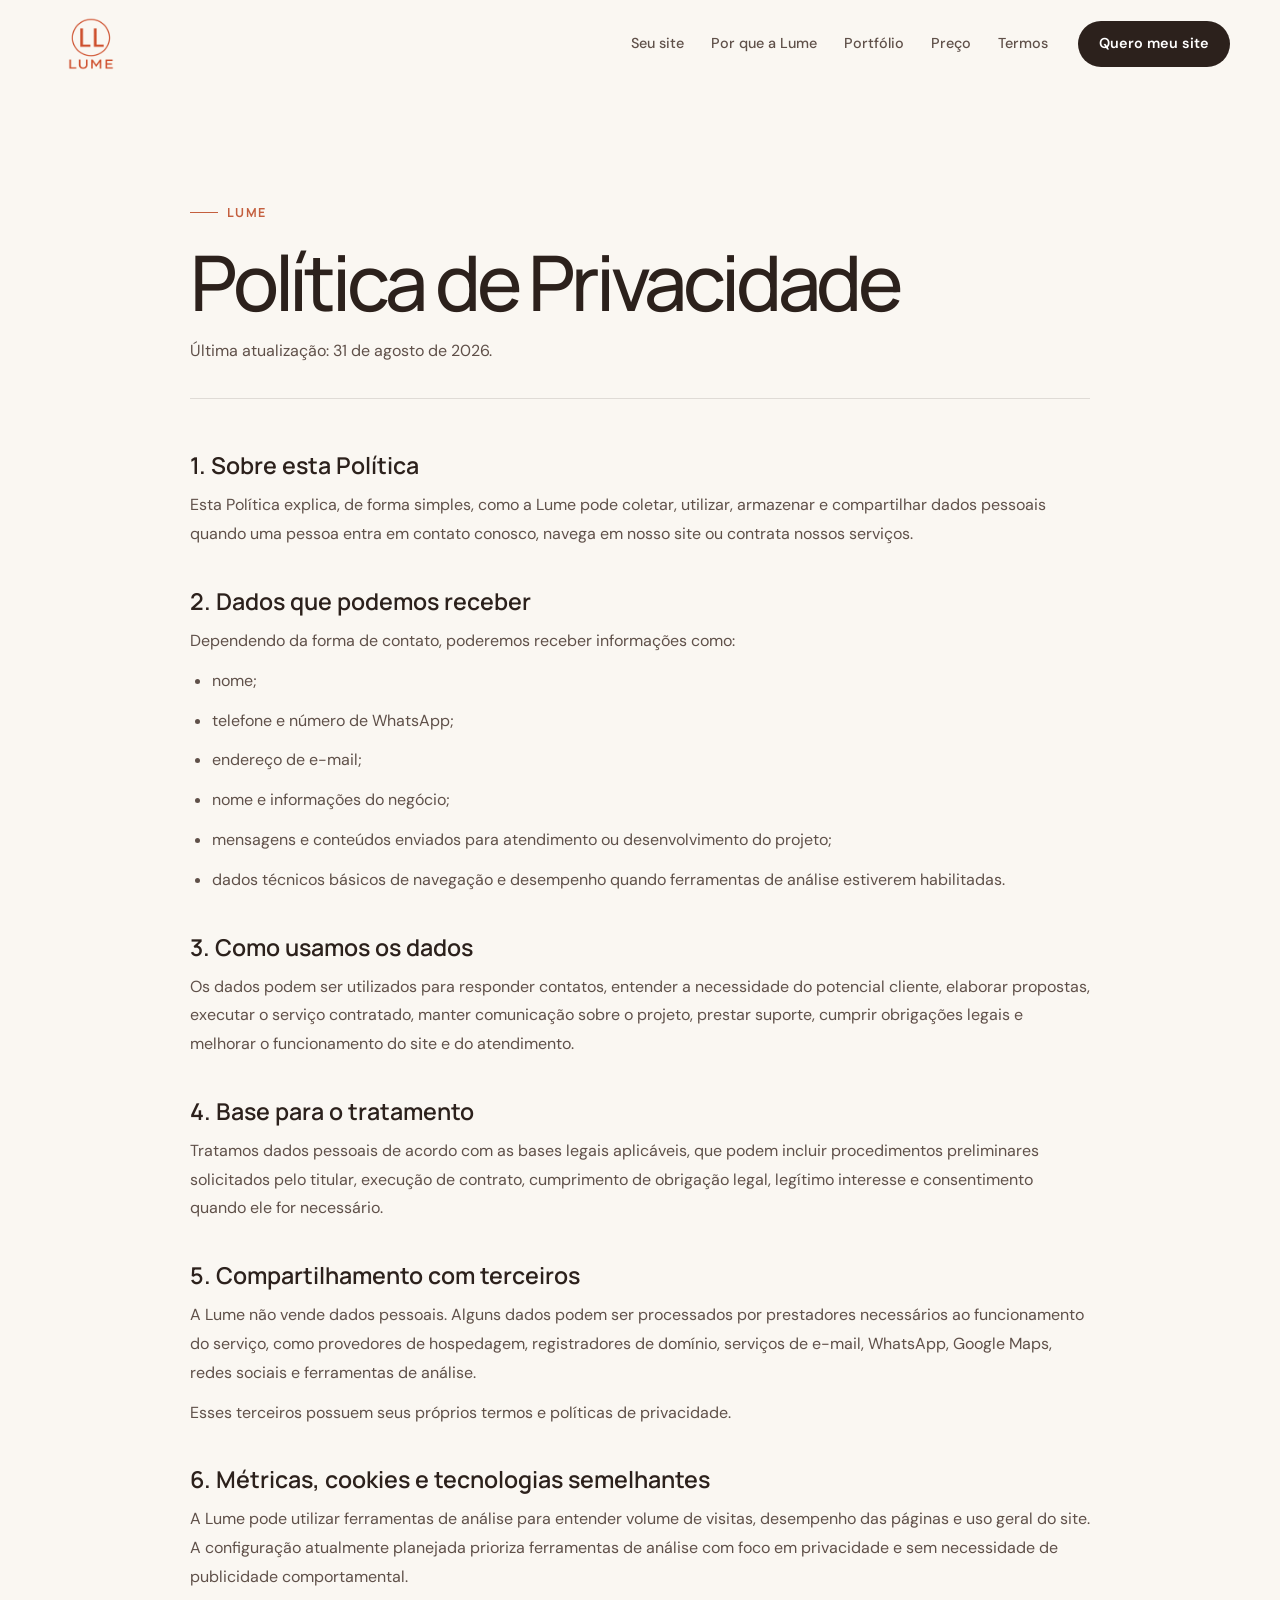
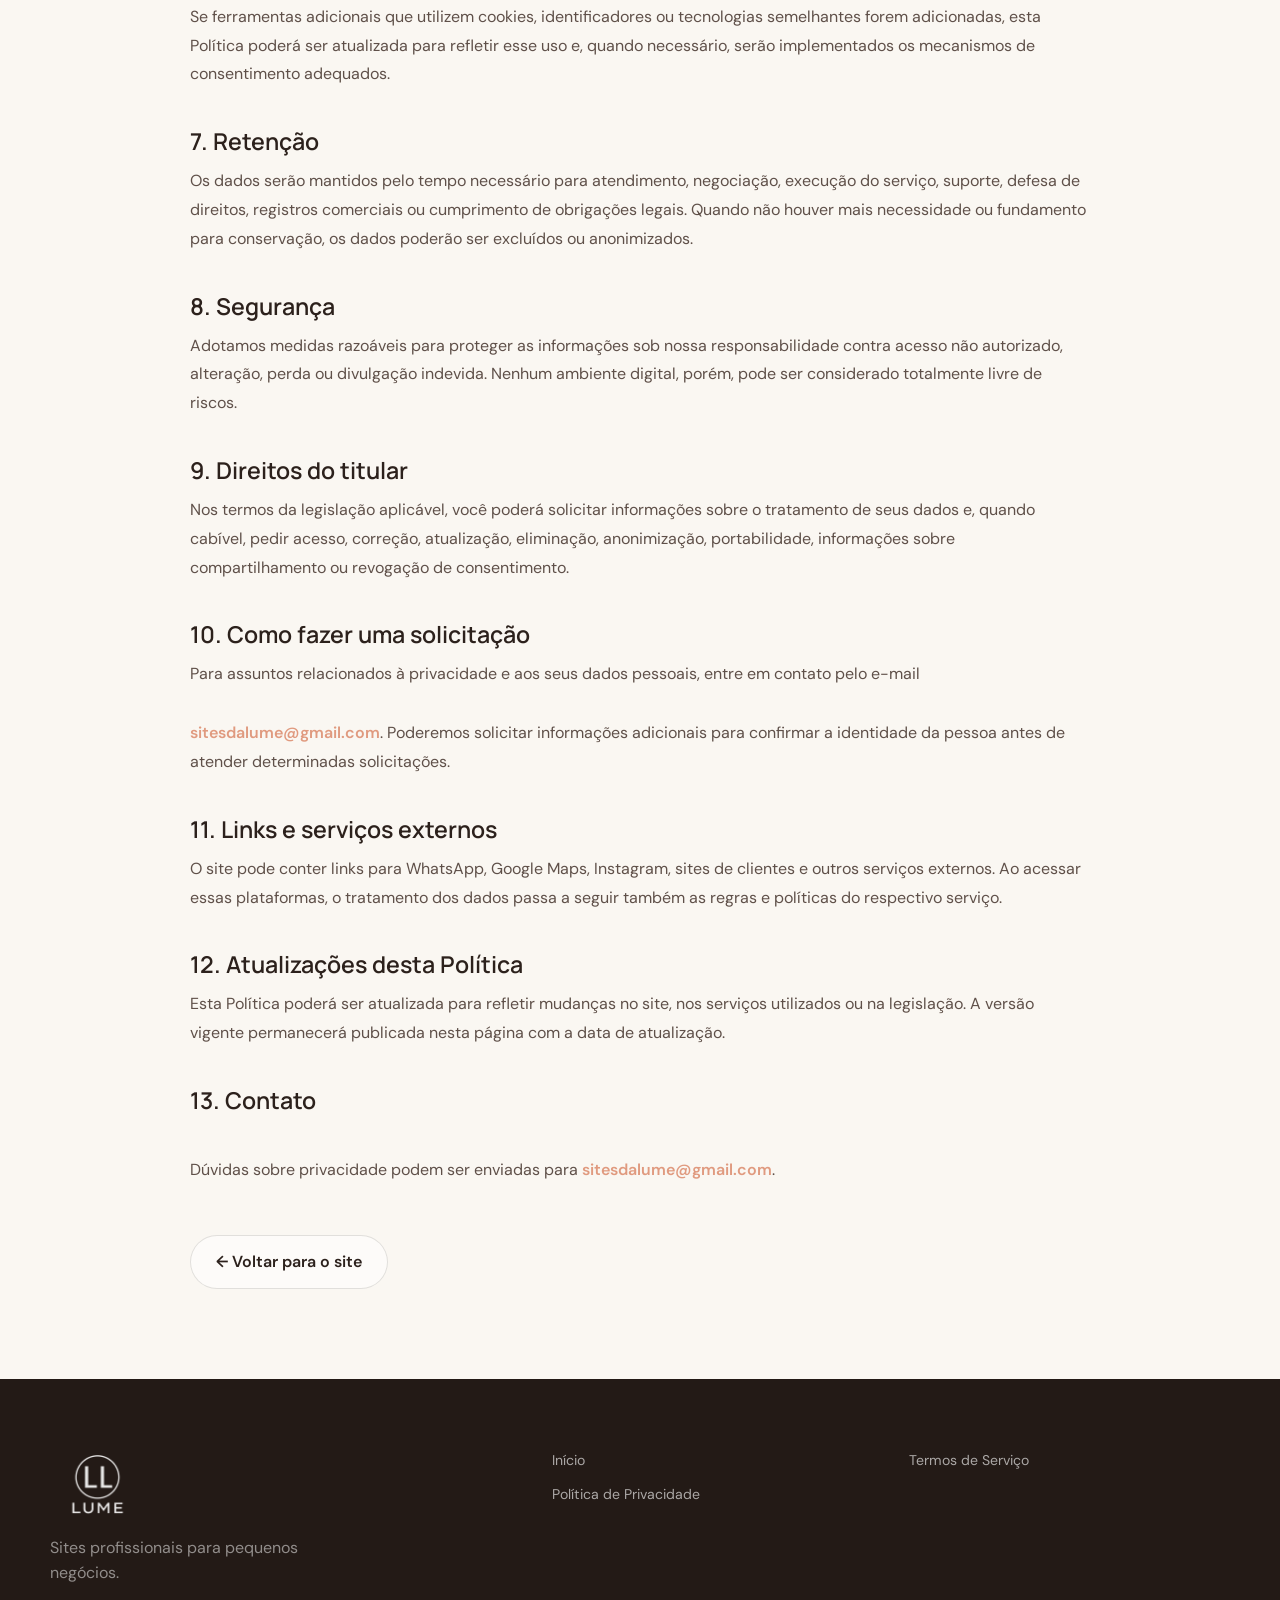
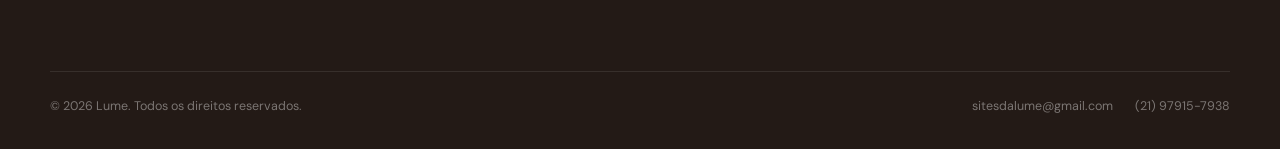
==== commit 10b50a25: "Atualiza domínio e finaliza site da Lume" ====
--- a/privacidade.html
+++ b/privacidade.html
@@ -7,7 +7,7 @@
     <meta name="description" content="Entenda como a Lume trata dados pessoais enviados pelo site, WhatsApp e e-mail.">
     <meta name="theme-color" content="#f4e8dc">
     <meta name="robots" content="index, follow">
-    <link rel="canonical" href="https://lume.sitesdalume.workers.dev/privacidade.html">
+    <link rel="canonical" href="https://sitesdalume.com.br/privacidade.html">
     <link rel="icon" type="image/png" href="imagens/logo-lume-t.png">
     <link rel="apple-touch-icon" href="imagens/logo-lume-t.png">
     <link rel="preconnect" href="https://fonts.googleapis.com">
--- a/style.css
+++ b/style.css
@@ -1333,9 +1333,11 @@
     border-radius: 50%;
     color: var(--terracotta-light);
     font-family: "Manrope", sans-serif;
-    font-size: clamp(7rem, 14vw, 12rem);
+    font-size: clamp(5rem, 9vw, 8rem);
     line-height: 1;
     font-weight: 400;
+    letter-spacing: 0.08em;
+    padding-left: 0.08em;
 }
 
 .about-copy h2 {
@@ -1676,6 +1678,75 @@
 .reveal.visible {
     opacity: 1;
     transform: translateY(0);
+}
+
+
+/* =========================================================
+   PÁGINAS LEGAIS
+========================================================= */
+
+.legal-page {
+    min-height: 100vh;
+    padding: 195px 0 90px;
+    background: var(--cream);
+}
+
+.legal-shell {
+    max-width: 900px;
+}
+
+.legal-head {
+    margin-bottom: 52px;
+    padding-bottom: 35px;
+    border-bottom: 1px solid var(--border);
+}
+
+.legal-head h1 {
+    font-family: "Manrope", sans-serif;
+    font-size: clamp(2.8rem, 6vw, 5.5rem);
+    line-height: 0.98;
+    letter-spacing: -0.055em;
+    font-weight: 500;
+}
+
+.legal-head p {
+    margin-top: 18px;
+    color: var(--brown-soft);
+}
+
+.legal-content {
+    display: grid;
+    gap: 38px;
+}
+
+.legal-section h2 {
+    font-family: "Manrope", sans-serif;
+    font-size: 1.45rem;
+    line-height: 1.25;
+    font-weight: 600;
+}
+
+.legal-section p,
+.legal-section li {
+    margin-top: 11px;
+    color: var(--brown-soft);
+    line-height: 1.8;
+}
+
+.legal-section ul,
+.legal-section ol {
+    padding-left: 22px;
+}
+
+.legal-note {
+    padding: 20px;
+    border: 1px solid rgba(196, 95, 62, 0.2);
+    border-radius: 16px;
+    background: rgba(196, 95, 62, 0.06);
+}
+
+.legal-back {
+    margin-top: 50px;
 }
 
 /* =========================================================
@@ -1995,6 +2066,10 @@
     .whatsapp-tooltip {
         display: none;
     }
+
+    .legal-page {
+        padding: 145px 0 70px;
+    }
 }
 
 @media (prefers-reduced-motion: reduce) {
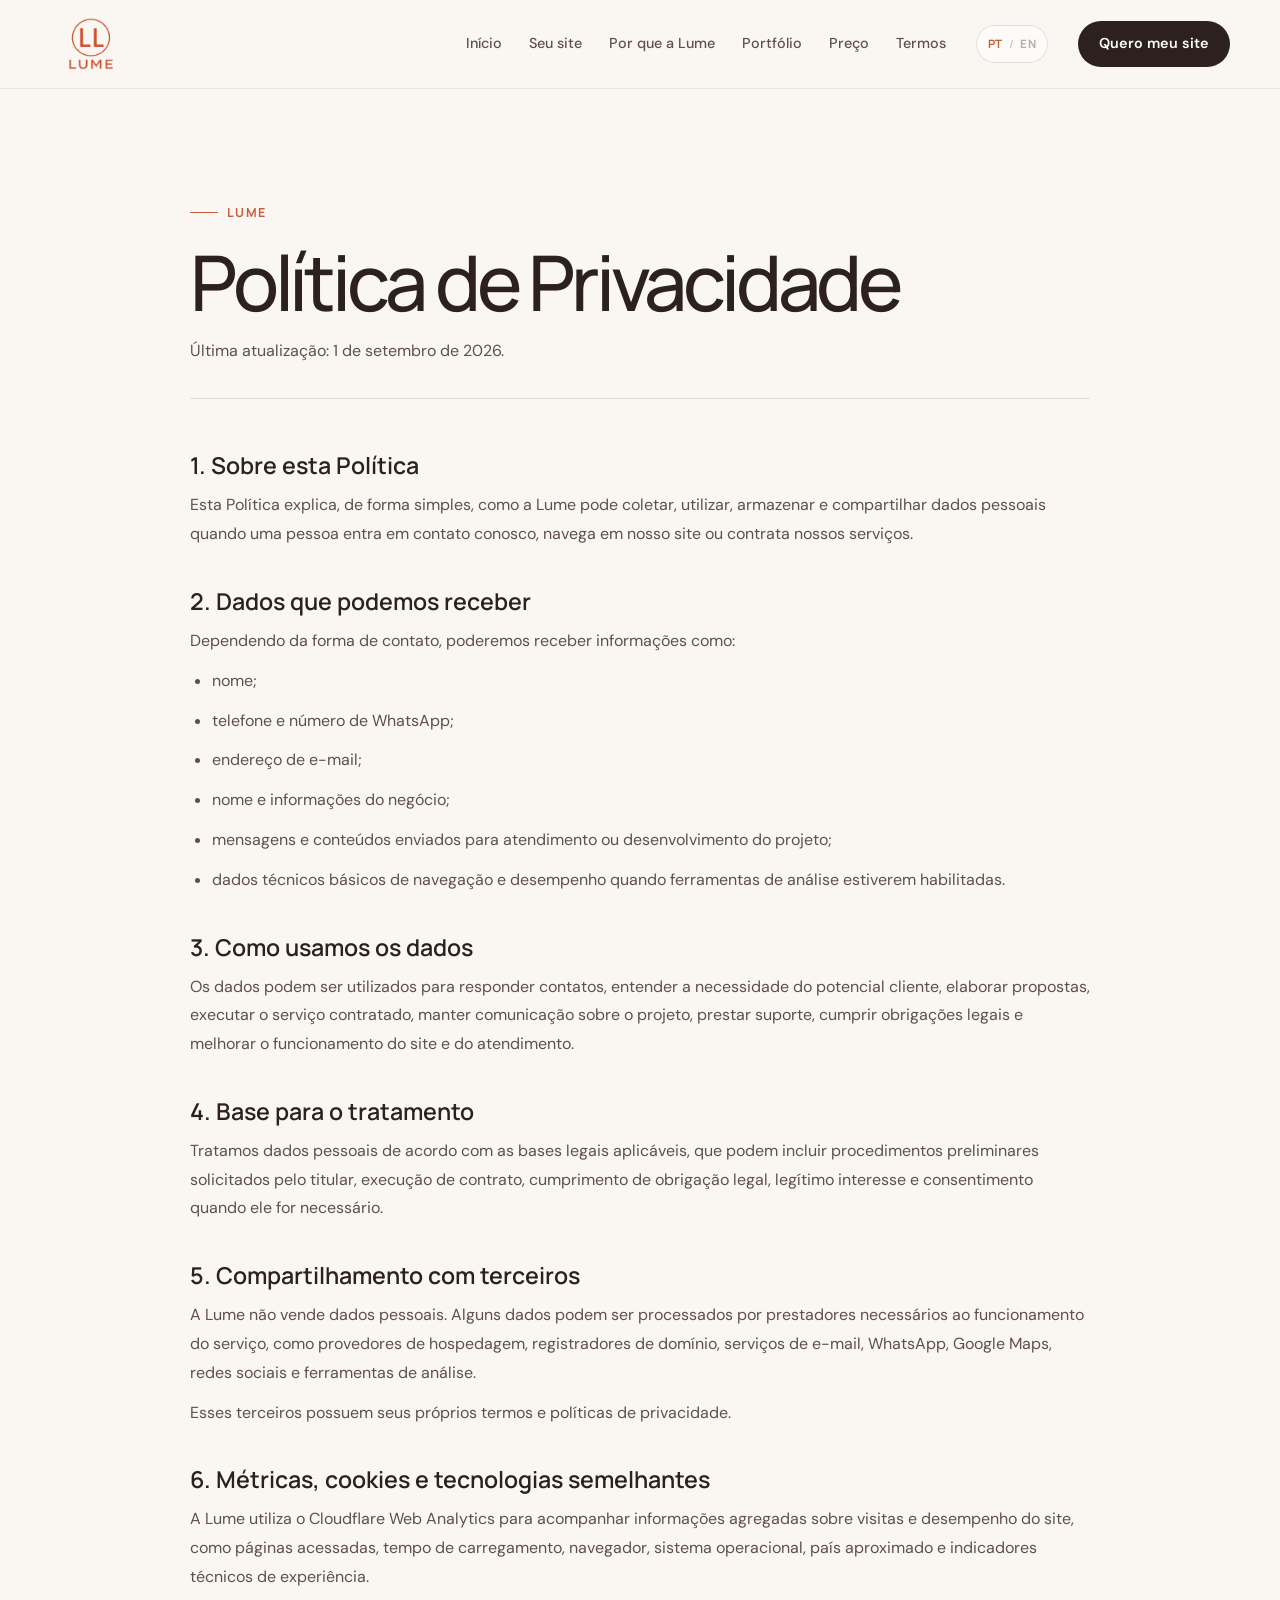
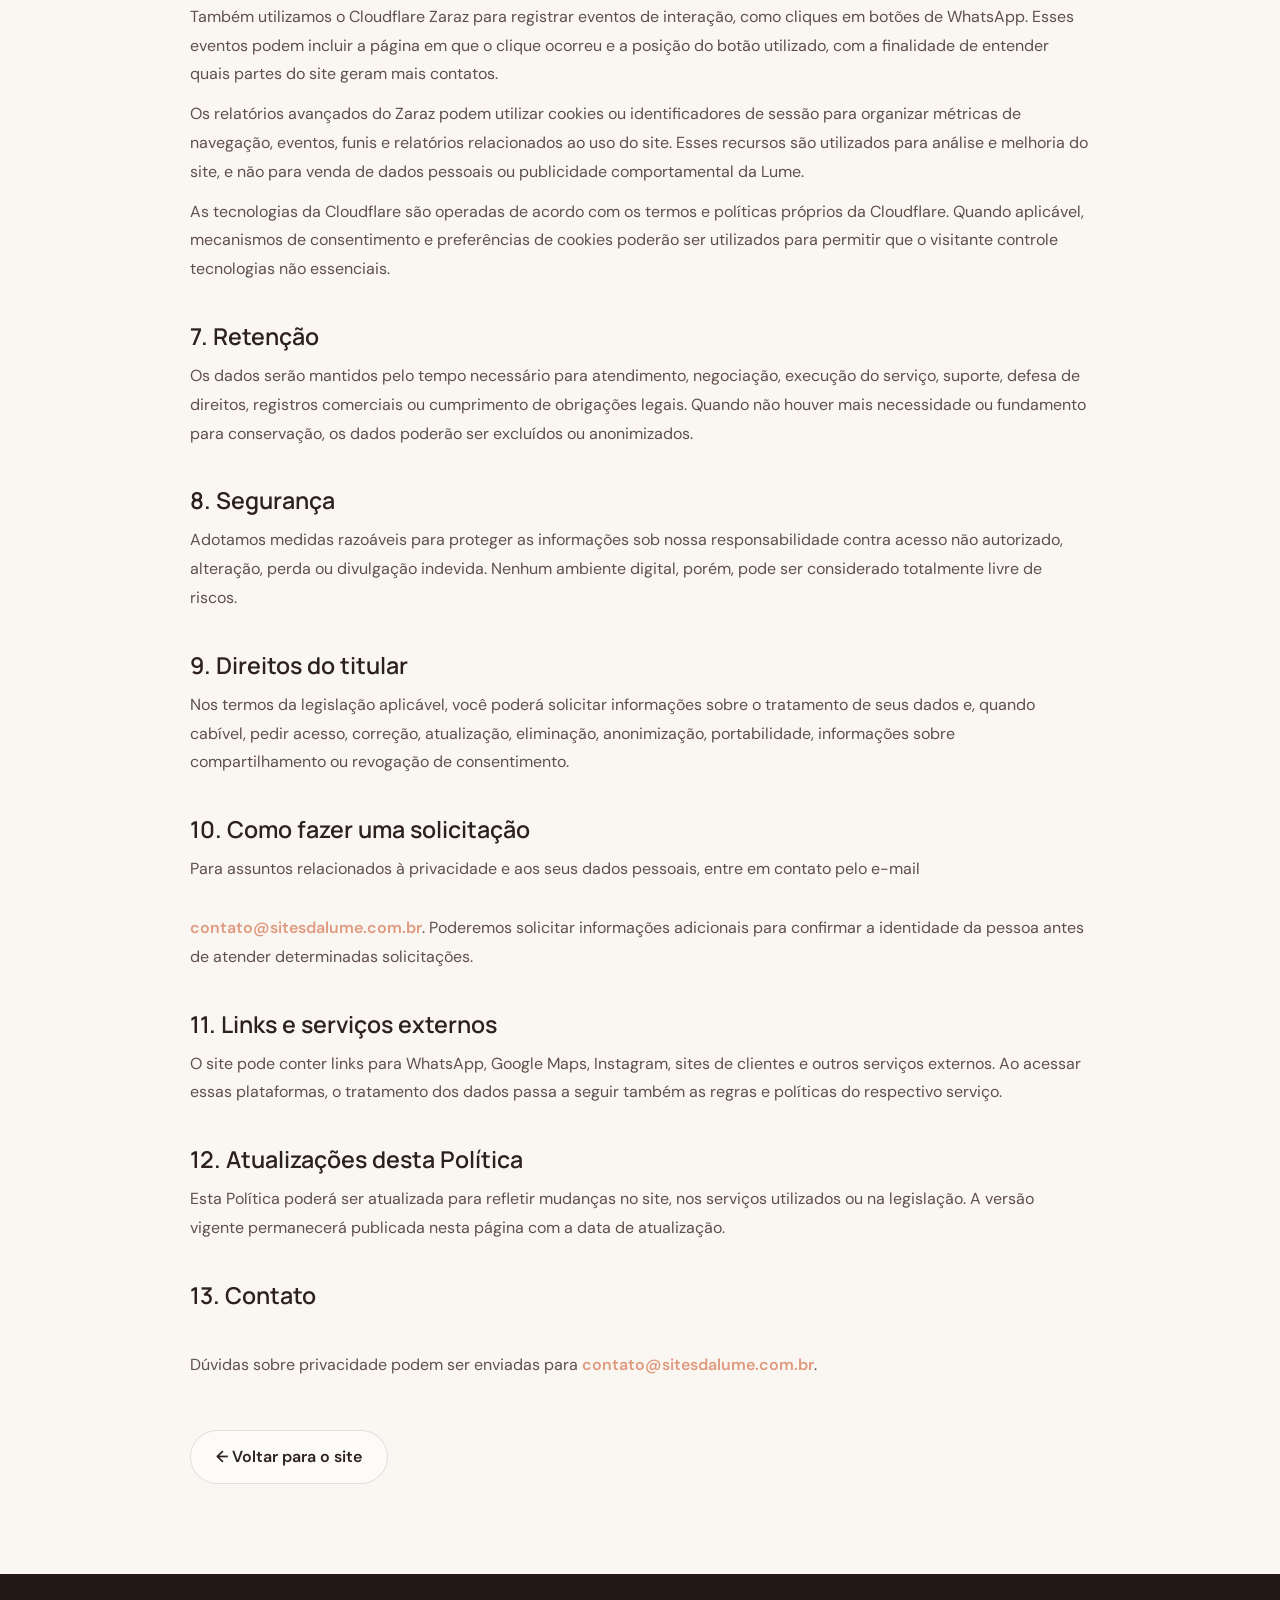
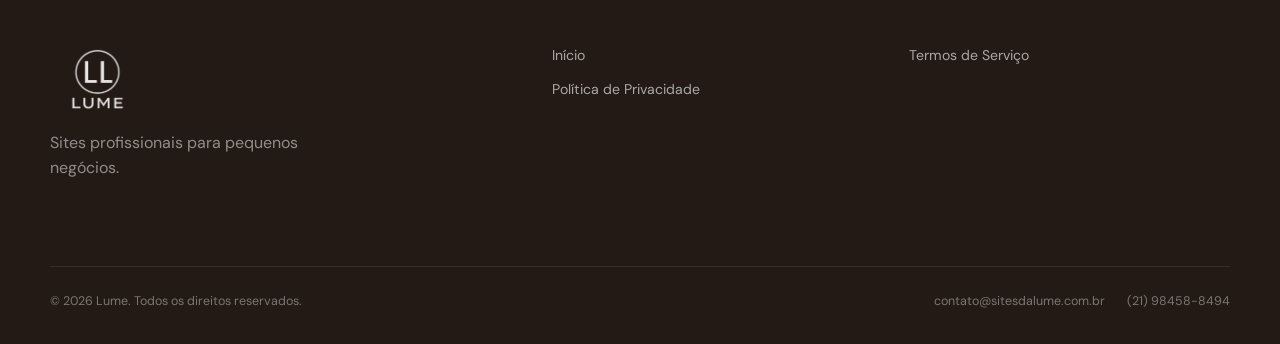
==== commit e78a3246: "Atualiza site Lume para publicação" ====
--- a/privacidade.html
+++ b/privacidade.html
@@ -1,128 +1,472 @@
 <!DOCTYPE html>
+
 <html lang="pt-BR">
 <head>
-    <meta charset="UTF-8">
-    <meta name="viewport" content="width=device-width, initial-scale=1.0">
-    <title>Política de Privacidade | Lume</title>
-    <meta name="description" content="Entenda como a Lume trata dados pessoais enviados pelo site, WhatsApp e e-mail.">
-    <meta name="theme-color" content="#f4e8dc">
-    <meta name="robots" content="index, follow">
-    <link rel="canonical" href="https://sitesdalume.com.br/privacidade.html">
-    <link rel="icon" type="image/png" href="imagens/logo-lume-t.png">
-    <link rel="apple-touch-icon" href="imagens/logo-lume-t.png">
-    <link rel="preconnect" href="https://fonts.googleapis.com">
-    <link rel="preconnect" href="https://fonts.gstatic.com" crossorigin>
-    <link href="https://fonts.googleapis.com/css2?family=DM+Sans:wght@400;500;600;700&family=Manrope:wght@400;500;600;700&display=swap" rel="stylesheet">
-    <link rel="stylesheet" href="style.css">
+<meta charset="utf-8"/>
+<meta content="width=device-width, initial-scale=1.0" name="viewport"/>
+
+<title>Política de Privacidade | Lume</title>
+
+<meta content="Entenda como a Lume trata dados pessoais enviados pelo site, WhatsApp e e-mail." name="description"/>
+<meta content="#f4e8dc" name="theme-color"/>
+<meta content="index, follow" name="robots"/>
+
+<link href="https://sitesdalume.com.br/privacidade.html" rel="canonical"/>
+
+<link href="imagens/logo-lume-t.png" rel="icon" type="image/png"/>
+<link href="imagens/logo-lume-t.png" rel="apple-touch-icon"/>
+
+<link href="https://fonts.googleapis.com" rel="preconnect"/>
+<link crossorigin="" href="https://fonts.gstatic.com" rel="preconnect"/>
+
+<link href="https://fonts.googleapis.com/css2?family=DM+Sans:wght@400;500;600;700&amp;family=Manrope:wght@400;500;600;700&amp;display=swap" rel="stylesheet"/>
+
+<link href="style.css" rel="stylesheet"/>
+
+<script>
+(function() {
+    var lang = new URLSearchParams(window.location.search).get("lang");
+
+    if (lang === "en") {
+        window.location.replace("privacy.html");
+    }
+})();
+</script>
+
 </head>
+
 <body>
-    <a class="skip-link" href="#conteudo">Pular para o conteúdo</a>
-
-    <header class="header scrolled" id="header">
-        <div class="container header-container">
-            <a href="index.html" class="logo-link" aria-label="Lume - Página inicial"><img src="imagens/logo-lume-t.png" alt="Lume" class="logo" width="82" height="62"></a>
-            <nav class="nav" id="nav" aria-label="Menu principal"><a href="index.html#sites">Seu site</a><a href="index.html#diferenciais">Por que a Lume</a><a href="index.html#portfolio">Portfólio</a><a href="index.html#pacote">Preço</a><a href="termos.html">Termos</a></nav>
-            <a href="index.html#contato" class="btn btn-header">Quero meu site</a>
-            <button class="menu-button" id="menuButton" aria-label="Abrir menu" aria-expanded="false" aria-controls="nav"><span></span><span></span><span></span></button>
-        </div>
-    </header>
-
-    <main class="legal-page" id="conteudo">
-        <div class="container legal-shell">
-            <div class="legal-head">
-                <span class="eyebrow">Lume</span>
-                <h1>Política de Privacidade</h1>
-                <p>Última atualização: 31 de agosto de 2026.</p>
-            </div>
-
-            <div class="legal-content">
-                <section class="legal-section">
-                    <h2>1. Sobre esta Política</h2>
-                    <p>Esta Política explica, de forma simples, como a Lume pode coletar, utilizar, armazenar e compartilhar dados pessoais quando uma pessoa entra em contato conosco, navega em nosso site ou contrata nossos serviços.</p>
-                </section>
-
-                <section class="legal-section">
-                    <h2>2. Dados que podemos receber</h2>
-                    <p>Dependendo da forma de contato, poderemos receber informações como:</p>
-                    <ul>
-                        <li>nome;</li>
-                        <li>telefone e número de WhatsApp;</li>
-                        <li>endereço de e-mail;</li>
-                        <li>nome e informações do negócio;</li>
-                        <li>mensagens e conteúdos enviados para atendimento ou desenvolvimento do projeto;</li>
-                        <li>dados técnicos básicos de navegação e desempenho quando ferramentas de análise estiverem habilitadas.</li>
-                    </ul>
-                </section>
-
-                <section class="legal-section">
-                    <h2>3. Como usamos os dados</h2>
-                    <p>Os dados podem ser utilizados para responder contatos, entender a necessidade do potencial cliente, elaborar propostas, executar o serviço contratado, manter comunicação sobre o projeto, prestar suporte, cumprir obrigações legais e melhorar o funcionamento do site e do atendimento.</p>
-                </section>
-
-                <section class="legal-section">
-                    <h2>4. Base para o tratamento</h2>
-                    <p>Tratamos dados pessoais de acordo com as bases legais aplicáveis, que podem incluir procedimentos preliminares solicitados pelo titular, execução de contrato, cumprimento de obrigação legal, legítimo interesse e consentimento quando ele for necessário.</p>
-                </section>
-
-                <section class="legal-section">
-                    <h2>5. Compartilhamento com terceiros</h2>
-                    <p>A Lume não vende dados pessoais. Alguns dados podem ser processados por prestadores necessários ao funcionamento do serviço, como provedores de hospedagem, registradores de domínio, serviços de e-mail, WhatsApp, Google Maps, redes sociais e ferramentas de análise.</p>
-                    <p>Esses terceiros possuem seus próprios termos e políticas de privacidade.</p>
-                </section>
-
-                <section class="legal-section">
-                    <h2>6. Métricas, cookies e tecnologias semelhantes</h2>
-                    <p>A Lume pode utilizar ferramentas de análise para entender volume de visitas, desempenho das páginas e uso geral do site. A configuração atualmente planejada prioriza ferramentas de análise com foco em privacidade e sem necessidade de publicidade comportamental.</p>
-                    <p>Se ferramentas adicionais que utilizem cookies, identificadores ou tecnologias semelhantes forem adicionadas, esta Política poderá ser atualizada para refletir esse uso e, quando necessário, serão implementados os mecanismos de consentimento adequados.</p>
-                </section>
-
-                <section class="legal-section">
-                    <h2>7. Retenção</h2>
-                    <p>Os dados serão mantidos pelo tempo necessário para atendimento, negociação, execução do serviço, suporte, defesa de direitos, registros comerciais ou cumprimento de obrigações legais. Quando não houver mais necessidade ou fundamento para conservação, os dados poderão ser excluídos ou anonimizados.</p>
-                </section>
-
-                <section class="legal-section">
-                    <h2>8. Segurança</h2>
-                    <p>Adotamos medidas razoáveis para proteger as informações sob nossa responsabilidade contra acesso não autorizado, alteração, perda ou divulgação indevida. Nenhum ambiente digital, porém, pode ser considerado totalmente livre de riscos.</p>
-                </section>
-
-                <section class="legal-section">
-                    <h2>9. Direitos do titular</h2>
-                    <p>Nos termos da legislação aplicável, você poderá solicitar informações sobre o tratamento de seus dados e, quando cabível, pedir acesso, correção, atualização, eliminação, anonimização, portabilidade, informações sobre compartilhamento ou revogação de consentimento.</p>
-                </section>
-
-                <section class="legal-section">
-                    <h2>10. Como fazer uma solicitação</h2>
-                    <p>Para assuntos relacionados à privacidade e aos seus dados pessoais, entre em contato pelo e-mail <a class="text-link" href="mailto:sitesdalume@gmail.com">sitesdalume@gmail.com</a>. Poderemos solicitar informações adicionais para confirmar a identidade da pessoa antes de atender determinadas solicitações.</p>
-                </section>
-
-                <section class="legal-section">
-                    <h2>11. Links e serviços externos</h2>
-                    <p>O site pode conter links para WhatsApp, Google Maps, Instagram, sites de clientes e outros serviços externos. Ao acessar essas plataformas, o tratamento dos dados passa a seguir também as regras e políticas do respectivo serviço.</p>
-                </section>
-
-                <section class="legal-section">
-                    <h2>12. Atualizações desta Política</h2>
-                    <p>Esta Política poderá ser atualizada para refletir mudanças no site, nos serviços utilizados ou na legislação. A versão vigente permanecerá publicada nesta página com a data de atualização.</p>
-                </section>
-
-                <section class="legal-section">
-                    <h2>13. Contato</h2>
-                    <p>Dúvidas sobre privacidade podem ser enviadas para <a class="text-link" href="mailto:sitesdalume@gmail.com">sitesdalume@gmail.com</a>.</p>
-                </section>
-            </div>
-
-            <div class="legal-back"><a class="btn btn-secondary" href="index.html">← Voltar para o site</a></div>
-        </div>
-    </main>
-
-    <footer class="footer">
-        <div class="container footer-container">
-            <div class="footer-brand"><img src="imagens/logo-lume-t.png" alt="Lume" class="footer-logo" width="95" height="72"><p>Sites profissionais para pequenos negócios.</p></div>
-            <div class="footer-links"><a href="index.html">Início</a><a href="termos.html">Termos de Serviço</a><a href="privacidade.html">Política de Privacidade</a></div>
-            <div class="footer-bottom"><p>© <span id="currentYear"></span> Lume. Todos os direitos reservados.</p><div class="footer-contact"><a href="mailto:sitesdalume@gmail.com">sitesdalume@gmail.com</a><a href="tel:+5521979157938">(21) 97915-7938</a></div></div>
-        </div>
-    </footer>
-    <script src="script.js"></script>
+
+<a class="skip-link" href="#conteudo">
+    Pular para o conteúdo
+</a>
+
+<header class="header scrolled" id="header">
+
+<div class="container header-container">
+
+<a
+    aria-label="Lume - Página inicial"
+    class="logo-link"
+    href="index.html"
+>
+    <img
+        alt="Lume"
+        class="logo"
+        height="62"
+        src="imagens/logo-lume-t.png"
+        width="82"
+    />
+</a>
+
+<nav
+    aria-label="Menu principal"
+    class="nav"
+    id="nav"
+>
+    <a href="index.html">Início</a>
+    <a href="index.html#sites">Seu site</a>
+    <a href="index.html#diferenciais">Por que a Lume</a>
+    <a href="index.html#portfolio">Portfólio</a>
+    <a href="index.html#pacote">Preço</a>
+    <a href="termos.html">Termos</a>
+</nav>
+
+<button
+    aria-label="Mudar site para inglês"
+    class="language-toggle"
+    id="languageToggle"
+    title="Português / English"
+    type="button"
+>
+    <span class="language-option is-active" data-language-option="pt">
+        PT
+    </span>
+
+    <span aria-hidden="true" class="language-separator">
+        /
+    </span>
+
+    <span class="language-option" data-language-option="en">
+        EN
+    </span>
+</button>
+
+<a
+    class="btn btn-header"
+    href="index.html#contato"
+>
+    Quero meu site
+</a>
+
+<button
+    aria-controls="nav"
+    aria-expanded="false"
+    aria-label="Abrir menu"
+    class="menu-button"
+    id="menuButton"
+>
+    <span></span>
+    <span></span>
+    <span></span>
+</button>
+
+</div>
+
+</header>
+
+
+<main class="legal-page" id="conteudo">
+
+<div class="container legal-shell">
+
+<div class="legal-head">
+
+<span class="eyebrow">
+    Lume
+</span>
+
+<h1>
+    Política de Privacidade
+</h1>
+
+<p>
+    Última atualização: 1 de setembro de 2026.
+</p>
+
+</div>
+
+
+<div class="legal-content">
+
+<section class="legal-section">
+
+<h2>
+    1. Sobre esta Política
+</h2>
+
+<p>
+    Esta Política explica, de forma simples, como a Lume pode coletar,
+    utilizar, armazenar e compartilhar dados pessoais quando uma pessoa
+    entra em contato conosco, navega em nosso site ou contrata nossos serviços.
+</p>
+
+</section>
+
+
+<section class="legal-section">
+
+<h2>
+    2. Dados que podemos receber
+</h2>
+
+<p>
+    Dependendo da forma de contato, poderemos receber informações como:
+</p>
+
+<ul>
+    <li>nome;</li>
+    <li>telefone e número de WhatsApp;</li>
+    <li>endereço de e-mail;</li>
+    <li>nome e informações do negócio;</li>
+    <li>mensagens e conteúdos enviados para atendimento ou desenvolvimento do projeto;</li>
+    <li>dados técnicos básicos de navegação e desempenho quando ferramentas de análise estiverem habilitadas.</li>
+</ul>
+
+</section>
+
+
+<section class="legal-section">
+
+<h2>
+    3. Como usamos os dados
+</h2>
+
+<p>
+    Os dados podem ser utilizados para responder contatos, entender a necessidade
+    do potencial cliente, elaborar propostas, executar o serviço contratado,
+    manter comunicação sobre o projeto, prestar suporte, cumprir obrigações legais
+    e melhorar o funcionamento do site e do atendimento.
+</p>
+
+</section>
+
+
+<section class="legal-section">
+
+<h2>
+    4. Base para o tratamento
+</h2>
+
+<p>
+    Tratamos dados pessoais de acordo com as bases legais aplicáveis,
+    que podem incluir procedimentos preliminares solicitados pelo titular,
+    execução de contrato, cumprimento de obrigação legal, legítimo interesse
+    e consentimento quando ele for necessário.
+</p>
+
+</section>
+
+
+<section class="legal-section">
+
+<h2>
+    5. Compartilhamento com terceiros
+</h2>
+
+<p>
+    A Lume não vende dados pessoais. Alguns dados podem ser processados por
+    prestadores necessários ao funcionamento do serviço, como provedores de
+    hospedagem, registradores de domínio, serviços de e-mail, WhatsApp,
+    Google Maps, redes sociais e ferramentas de análise.
+</p>
+
+<p>
+    Esses terceiros possuem seus próprios termos e políticas de privacidade.
+</p>
+
+</section>
+
+
+<section class="legal-section">
+
+<h2>
+    6. Métricas, cookies e tecnologias semelhantes
+</h2>
+
+<p>
+    A Lume utiliza o Cloudflare Web Analytics para acompanhar informações
+    agregadas sobre visitas e desempenho do site, como páginas acessadas,
+    tempo de carregamento, navegador, sistema operacional, país aproximado
+    e indicadores técnicos de experiência.
+</p>
+
+<p>
+    Também utilizamos o Cloudflare Zaraz para registrar eventos de interação,
+    como cliques em botões de WhatsApp. Esses eventos podem incluir a página
+    em que o clique ocorreu e a posição do botão utilizado, com a finalidade
+    de entender quais partes do site geram mais contatos.
+</p>
+
+<p>
+    Os relatórios avançados do Zaraz podem utilizar cookies ou identificadores
+    de sessão para organizar métricas de navegação, eventos, funis e relatórios
+    relacionados ao uso do site. Esses recursos são utilizados para análise
+    e melhoria do site, e não para venda de dados pessoais ou publicidade
+    comportamental da Lume.
+</p>
+
+<p>
+    As tecnologias da Cloudflare são operadas de acordo com os termos e
+    políticas próprios da Cloudflare. Quando aplicável, mecanismos de
+    consentimento e preferências de cookies poderão ser utilizados para
+    permitir que o visitante controle tecnologias não essenciais.
+</p>
+
+</section>
+
+
+<section class="legal-section">
+
+<h2>
+    7. Retenção
+</h2>
+
+<p>
+    Os dados serão mantidos pelo tempo necessário para atendimento, negociação,
+    execução do serviço, suporte, defesa de direitos, registros comerciais
+    ou cumprimento de obrigações legais. Quando não houver mais necessidade
+    ou fundamento para conservação, os dados poderão ser excluídos ou anonimizados.
+</p>
+
+</section>
+
+
+<section class="legal-section">
+
+<h2>
+    8. Segurança
+</h2>
+
+<p>
+    Adotamos medidas razoáveis para proteger as informações sob nossa responsabilidade
+    contra acesso não autorizado, alteração, perda ou divulgação indevida.
+    Nenhum ambiente digital, porém, pode ser considerado totalmente livre de riscos.
+</p>
+
+</section>
+
+
+<section class="legal-section">
+
+<h2>
+    9. Direitos do titular
+</h2>
+
+<p>
+    Nos termos da legislação aplicável, você poderá solicitar informações
+    sobre o tratamento de seus dados e, quando cabível, pedir acesso,
+    correção, atualização, eliminação, anonimização, portabilidade,
+    informações sobre compartilhamento ou revogação de consentimento.
+</p>
+
+</section>
+
+
+<section class="legal-section">
+
+<h2>
+    10. Como fazer uma solicitação
+</h2>
+
+<p>
+    Para assuntos relacionados à privacidade e aos seus dados pessoais,
+    entre em contato pelo e-mail
+    <a
+        class="text-link"
+        href="mailto:contato@sitesdalume.com.br"
+    >
+        contato@sitesdalume.com.br
+    </a>.
+    Poderemos solicitar informações adicionais para confirmar a identidade
+    da pessoa antes de atender determinadas solicitações.
+</p>
+
+</section>
+
+
+<section class="legal-section">
+
+<h2>
+    11. Links e serviços externos
+</h2>
+
+<p>
+    O site pode conter links para WhatsApp, Google Maps, Instagram,
+    sites de clientes e outros serviços externos. Ao acessar essas plataformas,
+    o tratamento dos dados passa a seguir também as regras e políticas
+    do respectivo serviço.
+</p>
+
+</section>
+
+
+<section class="legal-section">
+
+<h2>
+    12. Atualizações desta Política
+</h2>
+
+<p>
+    Esta Política poderá ser atualizada para refletir mudanças no site,
+    nos serviços utilizados ou na legislação. A versão vigente permanecerá
+    publicada nesta página com a data de atualização.
+</p>
+
+</section>
+
+
+<section class="legal-section">
+
+<h2>
+    13. Contato
+</h2>
+
+<p>
+    Dúvidas sobre privacidade podem ser enviadas para
+    <a
+        class="text-link"
+        href="mailto:contato@sitesdalume.com.br"
+    >
+        contato@sitesdalume.com.br
+    </a>.
+</p>
+
+</section>
+
+</div>
+
+
+<div class="legal-back">
+
+<a
+    class="btn btn-secondary"
+    href="index.html"
+>
+    ← Voltar para o site
+</a>
+
+</div>
+
+</div>
+
+</main>
+
+
+<footer class="footer">
+
+<div class="container footer-container">
+
+<div class="footer-brand">
+
+<img
+    alt="Lume"
+    class="footer-logo"
+    height="72"
+    src="imagens/logo-lume-t.png"
+    width="95"
+/>
+
+<p>
+    Sites profissionais para pequenos negócios.
+</p>
+
+</div>
+
+
+<div class="footer-links">
+
+<a href="index.html">
+    Início
+</a>
+
+<a href="termos.html">
+    Termos de Serviço
+</a>
+
+<a href="privacidade.html">
+    Política de Privacidade
+</a>
+
+</div>
+
+
+<div class="footer-bottom">
+
+<p>
+    © <span id="currentYear"></span> Lume. Todos os direitos reservados.
+</p>
+
+<div class="footer-contact">
+
+<a href="mailto:contato@sitesdalume.com.br">
+    contato@sitesdalume.com.br
+</a>
+
+<a href="tel:+5521984588494">
+    (21) 98458-8494
+</a>
+
+</div>
+
+</div>
+
+</div>
+
+</footer>
+
+
+<script src="legal-language.js"></script>
+
 </body>
 </html>
--- a/style.css
+++ b/style.css
@@ -1,3 +1,9 @@
+/* =========================================================
+   LUME — STYLE.CSS
+   Desktop + Tablet + Mobile
+========================================================= */
+
+
 /* =========================================================
    RESET + VARIÁVEIS
 ========================================================= */
@@ -14,14 +20,20 @@
     --terracotta: #c45f3e;
     --terracotta-dark: #a64c31;
     --terracotta-light: #e09a7f;
+
     --beige: #eee0cf;
     --beige-light: #f7eee5;
     --cream: #faf7f2;
+
     --brown: #2c211c;
     --brown-soft: #5f5049;
+
     --white: #ffffff;
+
     --border: rgba(44, 33, 28, 0.13);
+
     --container: 1180px;
+
     --radius-small: 14px;
     --radius-medium: 24px;
     --radius-large: 36px;
@@ -33,9 +45,12 @@
 
 body {
     font-family: "DM Sans", sans-serif;
+
     background: var(--cream);
     color: var(--brown);
+
     line-height: 1.6;
+
     overflow-x: hidden;
 }
 
@@ -69,15 +84,25 @@
     background: rgba(196, 95, 62, 0.2);
 }
 
+
+/* =========================================================
+   ACESSIBILIDADE
+========================================================= */
+
 .skip-link {
     position: fixed;
     z-index: 9999;
+
     top: 12px;
     left: 12px;
+
     padding: 10px 14px;
+
     border-radius: 10px;
+
     background: var(--brown);
     color: var(--white);
+
     transform: translateY(-150%);
 }
 
@@ -85,8 +110,21 @@
     transform: translateY(0);
 }
 
+.btn:focus-visible,
+a:focus-visible,
+button:focus-visible {
+    outline: 3px solid rgba(196, 95, 62, 0.35);
+    outline-offset: 4px;
+}
+
+
+/* =========================================================
+   ESTRUTURA GERAL
+========================================================= */
+
 .container {
     width: min(var(--container), calc(100% - 40px));
+
     margin-inline: auto;
 }
 
@@ -103,23 +141,37 @@
     color: var(--white);
 }
 
+
+/* =========================================================
+   TIPOGRAFIA GLOBAL
+========================================================= */
+
 .eyebrow {
     display: inline-flex;
     align-items: center;
+
     gap: 9px;
+
     margin-bottom: 22px;
+
     color: var(--terracotta);
+
     font-family: "Manrope", sans-serif;
+
     font-size: 0.78rem;
     font-weight: 700;
+
     letter-spacing: 0.12em;
+
     text-transform: uppercase;
 }
 
 .eyebrow::before {
     content: "";
+
     width: 28px;
     height: 1px;
+
     background: currentColor;
 }
 
@@ -129,11 +181,13 @@
 
 .section-heading {
     max-width: 760px;
+
     margin-bottom: 65px;
 }
 
 .section-heading.centered {
     margin-inline: auto;
+
     text-align: center;
 }
 
@@ -151,9 +205,13 @@
 .scope-copy h2,
 .about-copy h2 {
     font-family: "Manrope", sans-serif;
+
     font-size: clamp(2.3rem, 4vw, 4rem);
+
     line-height: 1.06;
+
     letter-spacing: -0.045em;
+
     font-weight: 500;
 }
 
@@ -177,10 +235,14 @@
 .scope-copy p,
 .about-copy p {
     margin-top: 24px;
+
     color: var(--brown-soft);
+
     font-size: 1.05rem;
+
     line-height: 1.75;
 }
+
 
 /* =========================================================
    BOTÕES
@@ -188,29 +250,34 @@
 
 .btn {
     min-height: 54px;
+
     display: inline-flex;
+
     align-items: center;
     justify-content: center;
+
     gap: 12px;
+
     padding: 0 25px;
+
     border-radius: 999px;
+
     font-weight: 600;
-    transition: transform 0.25s ease, background 0.25s ease, color 0.25s ease, border-color 0.25s ease;
+
+    transition:
+        transform 0.25s ease,
+        background 0.25s ease,
+        color 0.25s ease,
+        border-color 0.25s ease;
 }
 
 .btn:hover {
     transform: translateY(-2px);
 }
 
-.btn:focus-visible,
-a:focus-visible,
-button:focus-visible {
-    outline: 3px solid rgba(196, 95, 62, 0.35);
-    outline-offset: 4px;
-}
-
 .btn-primary {
     color: var(--white);
+
     background: var(--terracotta);
 }
 
@@ -220,19 +287,24 @@
 
 .btn-secondary {
     border: 1px solid var(--border);
+
     background: rgba(255, 255, 255, 0.55);
 }
 
 .btn-secondary:hover {
     border-color: var(--terracotta);
+
     color: var(--terracotta);
 }
 
 .btn-header {
     min-height: 46px;
+
     padding: 0 21px;
+
     background: var(--brown);
     color: var(--white);
+
     font-size: 0.9rem;
 }
 
@@ -242,10 +314,15 @@
 
 .text-link {
     display: inline-flex;
+
     align-items: center;
+
     gap: 12px;
+
     margin-top: 30px;
+
     color: var(--terracotta-light);
+
     font-weight: 600;
 }
 
@@ -256,6 +333,87 @@
 .text-link:hover span {
     transform: translateX(5px);
 }
+
+
+/* =========================================================
+   CORREÇÃO DE EMOJIS NO IOS
+========================================================= */
+
+.feature-icon,
+.case-info .btn span,
+.floating-icon {
+    font-family: "DM Sans", Arial, sans-serif;
+
+    font-variant-emoji: text;
+}
+
+
+/* =========================================================
+   SELETOR DE IDIOMA
+========================================================= */
+
+.language-toggle {
+    min-width: 72px;
+    height: 38px;
+
+    display: inline-flex;
+
+    align-items: center;
+    justify-content: center;
+
+    gap: 6px;
+
+    flex-shrink: 0;
+
+    padding: 0 10px;
+
+    border: 1px solid var(--border);
+
+    border-radius: 999px;
+
+    background: rgba(255, 255, 255, 0.58);
+
+    color: var(--brown-soft);
+
+    font-family: "Manrope", sans-serif;
+
+    font-size: 0.72rem;
+    font-weight: 700;
+
+    letter-spacing: 0.04em;
+
+    transition:
+        border-color 0.25s ease,
+        background 0.25s ease,
+        transform 0.25s ease;
+}
+
+.language-toggle:hover {
+    transform: translateY(-1px);
+
+    border-color: rgba(196, 95, 62, 0.4);
+
+    background: rgba(255, 255, 255, 0.82);
+}
+
+.language-option {
+    opacity: 0.45;
+
+    transition:
+        color 0.2s ease,
+        opacity 0.2s ease;
+}
+
+.language-option.is-active {
+    color: var(--terracotta);
+
+    opacity: 1;
+}
+
+.language-separator {
+    opacity: 0.28;
+}
+
 
 /* =========================================================
    HEADER
@@ -263,25 +421,38 @@
 
 .header {
     position: fixed;
+
     z-index: 1000;
+
     top: 0;
     left: 0;
+
     width: 100%;
-    transition: background 0.3s ease, box-shadow 0.3s ease, backdrop-filter 0.3s ease;
+
+    transition:
+        background 0.3s ease,
+        box-shadow 0.3s ease,
+        backdrop-filter 0.3s ease;
 }
 
 .header.scrolled {
     background: rgba(250, 247, 242, 0.9);
+
     backdrop-filter: blur(16px);
     -webkit-backdrop-filter: blur(16px);
-    box-shadow: 0 1px 0 rgba(44, 33, 28, 0.08);
+
+    box-shadow:
+        0 1px 0 rgba(44, 33, 28, 0.08);
 }
 
 .header-container {
     height: 88px;
+
     display: flex;
+
     align-items: center;
     justify-content: space-between;
+
     gap: 30px;
 }
 
@@ -292,31 +463,43 @@
 .logo {
     width: 82px;
     height: 62px;
+
     object-fit: contain;
 }
 
 .nav {
     display: flex;
+
     align-items: center;
+
     gap: 27px;
+
     margin-left: auto;
 }
 
 .nav a {
     position: relative;
+
     color: var(--brown-soft);
+
     font-size: 0.9rem;
+
     font-weight: 500;
 }
 
 .nav a::after {
     content: "";
+
     position: absolute;
+
     left: 0;
     bottom: -7px;
+
     width: 0;
     height: 1px;
+
     background: var(--terracotta);
+
     transition: width 0.25s ease;
 }
 
@@ -331,24 +514,34 @@
 .menu-button {
     width: 42px;
     height: 42px;
+
     display: none;
+
     align-items: center;
     justify-content: center;
+
     flex-direction: column;
+
     gap: 5px;
+
     border-radius: 50%;
+
     background: var(--brown);
 }
 
 .menu-button span {
     width: 18px;
     height: 1.5px;
+
     background: var(--white);
+
     transition: 0.3s ease;
 }
 
 .menu-button.active span:nth-child(1) {
-    transform: translateY(6.5px) rotate(45deg);
+    transform:
+        translateY(6.5px)
+        rotate(45deg);
 }
 
 .menu-button.active span:nth-child(2) {
@@ -356,253 +549,418 @@
 }
 
 .menu-button.active span:nth-child(3) {
-    transform: translateY(-6.5px) rotate(-45deg);
-}
+    transform:
+        translateY(-6.5px)
+        rotate(-45deg);
+}
+
 
 /* =========================================================
    HERO
 ========================================================= */
 
 .hero {
+    position: relative;
+
     min-height: 100vh;
+
     display: flex;
+
     align-items: center;
+
     padding: 150px 0 95px;
-    position: relative;
+
     overflow: hidden;
+
     background:
-        radial-gradient(circle at 80% 35%, rgba(196, 95, 62, 0.13), transparent 32%),
-        linear-gradient(180deg, #f4e8dc 0%, #faf7f2 100%);
+        radial-gradient(
+            circle at 80% 35%,
+            rgba(196, 95, 62, 0.13),
+            transparent 32%
+        ),
+        linear-gradient(
+            180deg,
+            #f4e8dc 0%,
+            #faf7f2 100%
+        );
 }
 
 .hero::before {
     content: "";
+
     position: absolute;
+
     width: 500px;
     height: 500px;
-    border-radius: 50%;
-    border: 1px solid rgba(196, 95, 62, 0.12);
+
     top: 80px;
     right: -180px;
+
+    border:
+        1px solid rgba(196, 95, 62, 0.12);
+
+    border-radius: 50%;
 }
 
 .hero-container {
     position: relative;
+
     z-index: 2;
+
     display: grid;
-    grid-template-columns: minmax(0, 0.93fr) minmax(430px, 1.07fr);
+
+    grid-template-columns:
+        minmax(0, 0.93fr)
+        minmax(430px, 1.07fr);
+
     align-items: center;
+
     gap: 75px;
 }
+
+.hero-tagline {
+    max-width: 620px;
+
+    margin: -4px 0 22px;
+
+    color: var(--terracotta);
+
+    font-family: "Manrope", sans-serif;
+
+    font-size: clamp(1rem, 1.45vw, 1.2rem);
+    font-weight: 600;
+
+    line-height: 1.45;
+    letter-spacing: -0.02em;
+}
+
 
 .hero-content h1 {
     max-width: 700px;
+
     font-family: "Manrope", sans-serif;
-    font-size: clamp(3.7rem, 6.2vw, 6.9rem);
+
+    font-size:
+        clamp(3.7rem, 6.2vw, 6.9rem);
+
     line-height: 0.96;
+
     letter-spacing: -0.065em;
+
     font-weight: 500;
 }
 
 .hero-content h1 span {
     display: block;
+
     color: var(--terracotta);
 }
 
 .hero-text {
     max-width: 610px;
+
     margin-top: 30px;
+
     color: var(--brown-soft);
-    font-size: clamp(1.05rem, 1.5vw, 1.2rem);
+
+    font-size:
+        clamp(1.05rem, 1.5vw, 1.2rem);
+
     line-height: 1.75;
 }
 
 .hero-offer {
     width: fit-content;
+
     margin-top: 27px;
+
     padding: 12px 17px;
+
     display: flex;
+
     align-items: center;
+
     flex-wrap: wrap;
+
     gap: 9px;
-    border: 1px solid rgba(196, 95, 62, 0.2);
+
+    border:
+        1px solid rgba(196, 95, 62, 0.2);
+
     border-radius: 999px;
-    background: rgba(255, 255, 255, 0.4);
+
+    background:
+        rgba(255, 255, 255, 0.4);
+
     color: var(--brown-soft);
+
     font-size: 0.8rem;
 }
 
 .hero-sale {
     padding: 4px 8px;
+
     border-radius: 999px;
+
     background: var(--terracotta);
+
     color: var(--white);
+
     font-size: 0.67rem;
+
     font-weight: 700;
+
     letter-spacing: 0.08em;
 }
 
 .hero-old-price {
     text-decoration: line-through;
+
     opacity: 0.7;
 }
 
 .hero-offer strong {
     color: var(--terracotta);
+
     font-size: 1rem;
 }
 
 .hero-offer i {
     width: 4px;
     height: 4px;
+
     border-radius: 50%;
-    background: rgba(44, 33, 28, 0.35);
+
+    background:
+        rgba(44, 33, 28, 0.35);
 }
 
 .hero-actions {
     display: flex;
+
     align-items: center;
+
     gap: 13px;
+
     margin-top: 30px;
 }
 
 .hero-features {
     display: flex;
+
     flex-wrap: wrap;
+
     gap: 20px;
+
     margin-top: 32px;
+
     color: var(--brown-soft);
+
     font-size: 0.87rem;
 }
 
 .hero-features > div {
     display: flex;
+
     align-items: center;
+
     gap: 7px;
 }
 
 .check {
     width: 19px;
     height: 19px;
+
     display: inline-flex;
+
     align-items: center;
     justify-content: center;
+
+    flex-shrink: 0;
+
     border-radius: 50%;
-    background: rgba(196, 95, 62, 0.12);
+
+    background:
+        rgba(196, 95, 62, 0.12);
+
     color: var(--terracotta);
+
     font-size: 0.72rem;
+
     font-weight: 700;
 }
 
 .micro-note {
     margin-top: 14px;
-    color: rgba(44, 33, 28, 0.55);
+
+    color:
+        rgba(44, 33, 28, 0.55);
+
     font-size: 0.75rem;
 }
 
 .hero-visual {
     position: relative;
+
     min-height: 570px;
 }
+
+
+/* =========================================================
+   MOCKUP DO NAVEGADOR
+========================================================= */
 
 .browser-card {
     position: absolute;
+
     width: 100%;
+
     max-width: 610px;
+
     right: 0;
+
     top: 50%;
-    transform: translateY(-50%) rotate(1.5deg);
-    border: 1px solid rgba(44, 33, 28, 0.1);
+
+    transform:
+        translateY(-50%)
+        rotate(1.5deg);
+
+    border:
+        1px solid rgba(44, 33, 28, 0.1);
+
     border-radius: 20px;
+
     overflow: hidden;
+
     background: #fff;
-    box-shadow: 0 35px 90px rgba(67, 42, 30, 0.14);
+
+    box-shadow:
+        0 35px 90px rgba(67, 42, 30, 0.14);
 }
 
 .browser-top {
     height: 48px;
+
     display: grid;
-    grid-template-columns: 90px 1fr 90px;
+
+    grid-template-columns:
+        90px 1fr 90px;
+
     align-items: center;
+
     padding: 0 17px;
+
     background: #f7f4f0;
-    border-bottom: 1px solid rgba(44, 33, 28, 0.08);
+
+    border-bottom:
+        1px solid rgba(44, 33, 28, 0.08);
 }
 
 .browser-dots {
     display: flex;
+
     gap: 5px;
 }
 
 .browser-dots span {
     width: 7px;
     height: 7px;
+
     border-radius: 50%;
+
     background: #c8c0b9;
 }
 
 .browser-address,
 .case-url {
     justify-self: center;
+
     width: 74%;
+
     padding: 4px 14px;
+
     border-radius: 20px;
+
     background: #ece8e3;
+
     color: #8c837d;
+
     text-align: center;
+
     font-size: 0.65rem;
 }
 
 .browser-content {
     padding: 26px;
+
     background: #f8eee6;
 }
 
 .mock-header {
     display: flex;
+
     align-items: center;
+
     justify-content: space-between;
 }
 
 .mock-logo {
     color: var(--terracotta);
+
     font-weight: 700;
+
     font-size: 0.83rem;
 }
 
 .mock-nav {
     display: flex;
+
     gap: 7px;
 }
 
 .mock-nav span {
     width: 26px;
     height: 4px;
+
     border-radius: 10px;
-    background: rgba(44, 33, 28, 0.15);
+
+    background:
+        rgba(44, 33, 28, 0.15);
 }
 
 .mock-hero {
     min-height: 270px;
+
     display: grid;
-    grid-template-columns: 1fr 0.85fr;
+
+    grid-template-columns:
+        1fr 0.85fr;
+
     align-items: center;
+
     gap: 22px;
 }
 
 .mock-small {
     width: 70px;
     height: 6px;
+
     margin-bottom: 16px;
+
     border-radius: 20px;
-    background: rgba(196, 95, 62, 0.45);
+
+    background:
+        rgba(196, 95, 62, 0.45);
 }
 
 .mock-title {
     width: 90%;
     height: 23px;
+
     margin-bottom: 9px;
+
     border-radius: 3px;
+
     background: var(--brown);
 }
 
@@ -613,91 +971,152 @@
 .mock-paragraph {
     width: 85%;
     height: 6px;
+
     margin-top: 23px;
+
     border-radius: 4px;
-    background: rgba(44, 33, 28, 0.22);
+
+    background:
+        rgba(44, 33, 28, 0.22);
 }
 
 .mock-paragraph.small {
     width: 60%;
+
     margin-top: 7px;
 }
 
 .mock-button {
     width: 90px;
     height: 29px;
+
     margin-top: 23px;
+
     border-radius: 20px;
+
     background: var(--terracotta);
 }
 
 .mock-image {
     height: 190px;
+
     display: flex;
+
     align-items: center;
     justify-content: center;
-    border-radius: 120px 120px 30px 30px;
-    background: linear-gradient(135deg, #d98668, #a84d32);
+
+    border-radius:
+        120px 120px 30px 30px;
+
+    background:
+        linear-gradient(
+            135deg,
+            #d98668,
+            #a84d32
+        );
 }
 
 .mock-image-shape {
     width: 90px;
     height: 90px;
+
     display: flex;
+
     align-items: center;
     justify-content: center;
-    border: 1px solid rgba(255, 255, 255, 0.45);
+
+    border:
+        1px solid rgba(255, 255, 255, 0.45);
+
     border-radius: 50%;
-    color: rgba(255, 255, 255, 0.9);
+
+    color:
+        rgba(255, 255, 255, 0.9);
+
     font-size: 2.3rem;
 }
 
 .mock-cards {
     display: grid;
-    grid-template-columns: repeat(3, 1fr);
+
+    grid-template-columns:
+        repeat(3, 1fr);
+
     gap: 12px;
 }
 
 .mock-cards div {
     height: 75px;
+
     border-radius: 10px;
-    background: rgba(255, 255, 255, 0.72);
-    border: 1px solid rgba(44, 33, 28, 0.07);
-}
+
+    background:
+        rgba(255, 255, 255, 0.72);
+
+    border:
+        1px solid rgba(44, 33, 28, 0.07);
+}
+
+
+/* =========================================================
+   CARDS FLUTUANTES HERO
+========================================================= */
 
 .floating-card {
     position: absolute;
+
     display: flex;
+
     align-items: center;
+
     gap: 12px;
+
     padding: 15px 17px;
-    border: 1px solid rgba(44, 33, 28, 0.08);
+
+    border:
+        1px solid rgba(44, 33, 28, 0.08);
+
     border-radius: 14px;
-    background: rgba(255, 255, 255, 0.94);
-    box-shadow: 0 14px 35px rgba(44, 33, 28, 0.1);
-    animation: floatCard 5s ease-in-out infinite;
+
+    background:
+        rgba(255, 255, 255, 0.94);
+
+    box-shadow:
+        0 14px 35px rgba(44, 33, 28, 0.1);
+
+    animation:
+        floatCard 5s ease-in-out infinite;
 }
 
 .floating-card-one {
     left: -38px;
+
     top: 115px;
 }
 
 .floating-card-two {
     right: -15px;
+
     bottom: 55px;
+
     animation-delay: 1.3s;
 }
 
 .floating-icon {
     width: 37px;
     height: 37px;
+
     display: flex;
+
     align-items: center;
     justify-content: center;
+
     flex-shrink: 0;
+
     border-radius: 50%;
+
     background: var(--beige);
+
     color: var(--terracotta);
 }
 
@@ -712,66 +1131,106 @@
 
 .floating-card small {
     color: #82766f;
+
     font-size: 0.62rem;
 }
 
 @keyframes floatCard {
-    0%, 100% { transform: translateY(0); }
-    50% { transform: translateY(-8px); }
-}
+
+    0%,
+    100% {
+        transform: translateY(0);
+    }
+
+    50% {
+        transform: translateY(-8px);
+    }
+
+}
+
 
 /* =========================================================
-   PROBLEMA
+   PRESENÇA DIGITAL
 ========================================================= */
 
 .problem-grid {
     display: grid;
-    grid-template-columns: repeat(3, 1fr);
+
+    grid-template-columns:
+        repeat(3, 1fr);
+
     gap: 22px;
 }
 
 .problem-card {
     min-height: 285px;
+
     display: flex;
+
     flex-direction: column;
+
     padding: 32px;
+
     border: 1px solid var(--border);
+
     border-radius: var(--radius-medium);
-    background: rgba(255, 255, 255, 0.38);
-    transition: transform 0.3s ease, border-color 0.3s ease, box-shadow 0.3s ease;
+
+    background:
+        rgba(255, 255, 255, 0.38);
+
+    transition:
+        transform 0.3s ease,
+        border-color 0.3s ease,
+        box-shadow 0.3s ease;
 }
 
 .problem-card:hover {
     transform: translateY(-6px);
-    border-color: rgba(196, 95, 62, 0.36);
-    box-shadow: 0 20px 45px rgba(44, 33, 28, 0.06);
+
+    border-color:
+        rgba(196, 95, 62, 0.36);
+
+    box-shadow:
+        0 20px 45px rgba(44, 33, 28, 0.06);
 }
 
 .problem-card .number,
 .why-card > span {
     color: var(--terracotta);
+
     font-family: "Manrope", sans-serif;
+
     font-size: 0.76rem;
+
     font-weight: 700;
+
     letter-spacing: 0.1em;
 }
 
 .problem-card h3,
 .why-card h3 {
     margin-top: auto;
+
     font-family: "Manrope", sans-serif;
+
     font-size: 1.4rem;
+
     font-weight: 500;
+
     line-height: 1.25;
+
     letter-spacing: -0.025em;
 }
 
 .problem-card p,
 .why-card p {
     margin-top: 12px;
+
     color: var(--brown-soft);
+
     font-size: 0.92rem;
 }
+
 
 /* =========================================================
    O QUE FAZEMOS
@@ -779,73 +1238,109 @@
 
 .site-showcase {
     display: grid;
-    grid-template-columns: 0.8fr 1.2fr;
+
+    grid-template-columns:
+        0.8fr 1.2fr;
+
     gap: 100px;
+
     align-items: start;
 }
 
 .site-showcase-copy {
     position: sticky;
+
     top: 135px;
 }
 
 .site-showcase-copy h2 span {
     display: block;
+
     color: var(--terracotta-light);
 }
 
 .site-showcase-copy p {
-    color: rgba(255, 255, 255, 0.65);
+    color:
+        rgba(255, 255, 255, 0.65);
 }
 
 .site-features-grid {
     display: grid;
-    grid-template-columns: repeat(2, 1fr);
+
+    grid-template-columns:
+        repeat(2, 1fr);
+
     gap: 16px;
 }
 
 .feature-card {
     min-height: 270px;
+
     padding: 30px;
+
     display: flex;
+
     flex-direction: column;
-    border: 1px solid rgba(255, 255, 255, 0.1);
+
+    border:
+        1px solid rgba(255, 255, 255, 0.1);
+
     border-radius: var(--radius-medium);
-    background: rgba(255, 255, 255, 0.035);
-    transition: transform 0.3s ease, background 0.3s ease;
+
+    background:
+        rgba(255, 255, 255, 0.035);
+
+    transition:
+        transform 0.3s ease,
+        background 0.3s ease;
 }
 
 .feature-card:hover {
     transform: translateY(-5px);
-    background: rgba(255, 255, 255, 0.07);
+
+    background:
+        rgba(255, 255, 255, 0.07);
 }
 
 .feature-icon {
     width: 45px;
     height: 45px;
+
     display: flex;
+
     align-items: center;
     justify-content: center;
+
     border-radius: 50%;
-    background: rgba(196, 95, 62, 0.16);
+
+    background:
+        rgba(196, 95, 62, 0.16);
+
     color: var(--terracotta-light);
 }
 
 .feature-card h3 {
     margin-top: auto;
+
     font-family: "Manrope", sans-serif;
+
     font-weight: 500;
+
     font-size: 1.32rem;
 }
 
 .feature-card p {
     margin-top: 10px;
-    color: rgba(255, 255, 255, 0.58);
+
+    color:
+        rgba(255, 255, 255, 0.58);
+
     font-size: 0.9rem;
 }
 
+
 /* =========================================================
-   PROPOSTA + INCLUÍDOS
+   PROPOSTA
 ========================================================= */
 
 .purpose-section {
@@ -854,8 +1349,12 @@
 
 .purpose-container {
     display: grid;
-    grid-template-columns: 0.9fr 1.1fr;
+
+    grid-template-columns:
+        0.9fr 1.1fr;
+
     gap: 100px;
+
     align-items: center;
 }
 
@@ -869,8 +1368,11 @@
 
 .purpose-text p {
     margin-bottom: 20px;
+
     color: var(--brown-soft);
+
     font-size: 1.05rem;
+
     line-height: 1.8;
 }
 
@@ -878,37 +1380,61 @@
     color: var(--terracotta);
 }
 
+
+/* =========================================================
+   O QUE PODE TER
+========================================================= */
+
 .included-section {
     background: var(--beige-light);
 }
 
 .included-grid {
-    border-top: 1px solid var(--border);
+    border-top:
+        1px solid var(--border);
 }
 
 .included-item {
     min-height: 75px;
+
     display: grid;
-    grid-template-columns: 70px 1fr;
+
+    grid-template-columns:
+        70px 1fr;
+
     align-items: center;
+
     padding: 0 15px;
-    border-bottom: 1px solid var(--border);
+
+    border-bottom:
+        1px solid var(--border);
+
     color: var(--brown);
+
     font-family: "Manrope", sans-serif;
-    font-size: clamp(1.05rem, 2vw, 1.4rem);
-    transition: padding-left 0.25s ease, color 0.25s ease;
+
+    font-size:
+        clamp(1.05rem, 2vw, 1.4rem);
+
+    transition:
+        padding-left 0.25s ease,
+        color 0.25s ease;
 }
 
 .included-item:hover {
     padding-left: 25px;
+
     color: var(--terracotta);
 }
 
 .included-item span {
     color: var(--terracotta);
+
     font-size: 0.72rem;
+
     letter-spacing: 0.1em;
 }
+
 
 /* =========================================================
    POR QUE A LUME
@@ -920,24 +1446,40 @@
 
 .why-grid {
     display: grid;
-    grid-template-columns: repeat(4, minmax(0, 1fr));
+
+    grid-template-columns:
+        repeat(4, minmax(0, 1fr));
+
     gap: 14px;
 }
 
 .why-card {
     min-height: 250px;
+
     display: flex;
+
     flex-direction: column;
+
     padding: 27px;
-    border: 1px solid var(--border);
+
+    border:
+        1px solid var(--border);
+
     border-radius: var(--radius-medium);
-    background: rgba(255, 255, 255, 0.55);
-    transition: transform 0.3s ease, border-color 0.3s ease;
+
+    background:
+        rgba(255, 255, 255, 0.55);
+
+    transition:
+        transform 0.3s ease,
+        border-color 0.3s ease;
 }
 
 .why-card:hover {
     transform: translateY(-5px);
-    border-color: rgba(196, 95, 62, 0.34);
+
+    border-color:
+        rgba(196, 95, 62, 0.34);
 }
 
 .why-card h3 {
@@ -947,6 +1489,7 @@
 .why-card p {
     font-size: 0.86rem;
 }
+
 
 /* =========================================================
    PROCESSO
@@ -958,49 +1501,73 @@
 
 .process-grid {
     display: grid;
-    grid-template-columns: repeat(4, 1fr);
+
+    grid-template-columns:
+        repeat(4, 1fr);
+
     gap: 14px;
 }
 
 .process-card {
     min-height: 330px;
+
     padding: 28px;
+
     display: flex;
+
     flex-direction: column;
-    border: 1px solid var(--border);
+
+    border:
+        1px solid var(--border);
+
     border-radius: var(--radius-medium);
+
     background: var(--cream);
 }
 
 .process-number {
     width: 45px;
     height: 45px;
+
     display: flex;
+
     align-items: center;
     justify-content: center;
+
     border-radius: 50%;
+
     background: var(--terracotta);
+
     color: var(--white);
+
     font-size: 0.74rem;
+
     font-weight: 700;
 }
 
 .process-card h3 {
     margin-top: auto;
+
     font-family: "Manrope", sans-serif;
+
     font-size: 1.3rem;
+
     font-weight: 500;
+
     line-height: 1.25;
 }
 
 .process-card p {
     margin-top: 13px;
+
     color: var(--brown-soft);
+
     font-size: 0.88rem;
 }
 
+
 /* =========================================================
-   PORTFÓLIO — QUENTE E FRIO REAL
+   PORTFÓLIO
 ========================================================= */
 
 .portfolio-section {
@@ -1009,9 +1576,14 @@
 
 .portfolio-heading {
     display: grid;
-    grid-template-columns: 1fr 0.55fr;
+
+    grid-template-columns:
+        1fr 0.55fr;
+
     gap: 70px;
+
     align-items: end;
+
     margin-bottom: 55px;
 }
 
@@ -1021,43 +1593,78 @@
 
 .case-card {
     display: grid;
-    grid-template-columns: minmax(0, 1.3fr) minmax(330px, 0.7fr);
+
+    grid-template-columns:
+        minmax(0, 1.3fr)
+        minmax(330px, 0.7fr);
+
     overflow: hidden;
-    border: 1px solid var(--border);
+
+    border:
+        1px solid var(--border);
+
     border-radius: 30px;
+
     background: #fff;
-    box-shadow: 0 25px 70px rgba(44, 33, 28, 0.07);
+
+    box-shadow:
+        0 25px 70px rgba(44, 33, 28, 0.07);
 }
 
 .case-preview {
     padding: 34px;
-    background: linear-gradient(135deg, #16303b 0%, #244e5c 56%, #d7eef2 100%);
+
+    background:
+        linear-gradient(
+            135deg,
+            #16303b 0%,
+            #244e5c 56%,
+            #d7eef2 100%
+        );
 }
 
 .case-browser-top {
     height: 47px;
+
     display: grid;
-    grid-template-columns: 90px 1fr 90px;
+
+    grid-template-columns:
+        90px 1fr 90px;
+
     align-items: center;
+
     padding: 0 16px;
-    border-radius: 18px 18px 0 0;
+
+    border-radius:
+        18px 18px 0 0;
+
     background: #f6f5f2;
 }
 
 .case-screenshot {
     height: 500px;
+
     overflow: hidden;
-    border-radius: 0 0 18px 18px;
+
+    border-radius:
+        0 0 18px 18px;
+
     background: #fff;
-    box-shadow: 0 15px 45px rgba(8, 34, 44, 0.18);
+
+    box-shadow:
+        0 15px 45px rgba(8, 34, 44, 0.18);
 }
 
 .case-screenshot img {
     width: 100%;
     height: auto;
+
     display: block;
+
     object-position: top center;
-    transition: transform 0.45s ease;
+
+    transition:
+        transform 0.45s ease;
 }
 
 .case-card:hover .case-screenshot img {
@@ -1066,44 +1673,63 @@
 
 .case-info {
     display: flex;
+
     flex-direction: column;
+
     justify-content: center;
+
     padding: 48px;
 }
 
 .case-label {
     color: var(--terracotta);
+
     font-size: 0.68rem;
+
     font-weight: 700;
+
     letter-spacing: 0.11em;
 }
 
 .case-info h3 {
     margin-top: 12px;
+
     font-family: "Manrope", sans-serif;
-    font-size: clamp(2rem, 3vw, 3.2rem);
+
+    font-size:
+        clamp(2rem, 3vw, 3.2rem);
+
     line-height: 1.05;
+
     letter-spacing: -0.045em;
+
     font-weight: 500;
 }
 
 .case-category {
     margin-top: 8px !important;
+
     color: var(--terracotta) !important;
+
     font-weight: 600;
 }
 
 .case-info p {
     margin-top: 18px;
+
     color: var(--brown-soft);
+
     font-size: 0.96rem;
+
     line-height: 1.75;
 }
 
 .case-info .btn {
     width: fit-content;
+
     margin-top: 28px;
 }
+
 
 /* =========================================================
    PREÇO
@@ -1115,15 +1741,22 @@
 
 .pricing-container {
     display: grid;
-    grid-template-columns: 0.85fr 1.15fr;
+
+    grid-template-columns:
+        0.85fr 1.15fr;
+
     gap: 90px;
+
     align-items: center;
 }
 
 .pricing-highlight {
     margin-top: 35px;
+
     padding-top: 24px;
-    border-top: 1px solid var(--border);
+
+    border-top:
+        1px solid var(--border);
 }
 
 .pricing-highlight + .pricing-highlight {
@@ -1137,117 +1770,178 @@
 
 .pricing-highlight span {
     color: var(--terracotta);
+
     font-size: 0.75rem;
+
     font-weight: 700;
+
     text-transform: uppercase;
+
     letter-spacing: 0.1em;
 }
 
 .pricing-highlight strong {
     max-width: 520px;
+
     margin-top: 8px;
+
     font-family: "Manrope", sans-serif;
+
     font-weight: 500;
+
     line-height: 1.4;
 }
 
 .price-card {
     position: relative;
+
     overflow: hidden;
+
     padding: 45px;
-    border: 1px solid rgba(196, 95, 62, 0.22);
+
+    border:
+        1px solid rgba(196, 95, 62, 0.22);
+
     border-radius: 32px;
+
     background: #fff;
-    box-shadow: 0 30px 75px rgba(75, 45, 30, 0.09);
+
+    box-shadow:
+        0 30px 75px rgba(75, 45, 30, 0.09);
 }
 
 .sale-banner {
     position: absolute;
+
     top: 26px;
     right: -37px;
+
     width: 150px;
+
     padding: 7px 0;
+
     transform: rotate(38deg);
+
     background: var(--terracotta);
+
     color: #fff;
+
     text-align: center;
+
     font-size: 0.7rem;
+
     font-weight: 700;
+
     letter-spacing: 0.12em;
 }
 
 .price-badge {
     display: inline-flex;
+
     padding: 7px 11px;
+
     border-radius: 999px;
+
     background: var(--beige-light);
+
     color: var(--terracotta);
+
     font-size: 0.69rem;
+
     font-weight: 700;
+
     letter-spacing: 0.1em;
 }
 
 .old-price {
     margin-top: 24px;
+
     color: #887a72;
+
     text-decoration: line-through;
 }
 
 .price {
     display: flex;
+
     align-items: flex-start;
+
     margin-top: 4px;
+
     color: var(--brown);
+
     line-height: 1;
 }
 
 .price small {
     margin-top: 17px;
+
     margin-right: 6px;
+
     font-size: 1.25rem;
 }
 
 .price strong {
     font-family: "Manrope", sans-serif;
-    font-size: clamp(4.7rem, 8vw, 7rem);
+
+    font-size:
+        clamp(4.7rem, 8vw, 7rem);
+
     font-weight: 500;
+
     letter-spacing: -0.07em;
 }
 
 .price > span {
     margin-top: 13px;
+
     font-size: 1.45rem;
 }
 
 .price-card-top > p {
     margin-top: 4px;
+
     color: var(--brown-soft);
 }
 
 .price-features {
     margin-top: 32px;
-    border-top: 1px solid var(--border);
+
+    border-top:
+        1px solid var(--border);
 }
 
 .price-features > div {
     display: grid;
-    grid-template-columns: 25px 1fr;
+
+    grid-template-columns:
+        25px 1fr;
+
     gap: 10px;
+
     padding: 12px 0;
-    border-bottom: 1px solid var(--border);
+
+    border-bottom:
+        1px solid var(--border);
+
     color: var(--brown-soft);
+
     font-size: 0.9rem;
 }
 
 .price-features > div > span {
     color: var(--terracotta);
+
     font-weight: 700;
 }
 
 .btn-price {
     width: 100%;
+
     margin-top: 30px;
+
     background: var(--terracotta);
+
     color: #fff;
 }
 
@@ -1257,11 +1951,16 @@
 
 .price-note {
     margin-top: 18px;
+
     color: #877a73;
+
     text-align: center;
+
     font-size: 0.75rem;
+
     line-height: 1.55;
 }
+
 
 /* =========================================================
    ESCOPO
@@ -1273,29 +1972,44 @@
 
 .scope-container {
     display: grid;
-    grid-template-columns: 0.8fr 1.2fr;
+
+    grid-template-columns:
+        0.8fr 1.2fr;
+
     column-gap: 90px;
+
     row-gap: 35px;
+
     align-items: start;
 }
 
 .scope-list {
     display: grid;
-    grid-template-columns: repeat(2, minmax(0, 1fr));
+
+    grid-template-columns:
+        repeat(2, minmax(0, 1fr));
+
     gap: 10px;
 }
 
 .scope-list span {
     padding: 15px 17px;
-    border: 1px solid var(--border);
+
+    border:
+        1px solid var(--border);
+
     border-radius: 13px;
+
     background: var(--cream);
+
     color: var(--brown-soft);
+
     font-size: 0.88rem;
 }
 
 .scope-cta {
     grid-column: 2;
+
     padding-top: 8px;
 }
 
@@ -1306,6 +2020,7 @@
 .scope-cta .text-link {
     margin-top: 8px;
 }
+
 
 /* =========================================================
    SOBRE
@@ -1313,30 +2028,49 @@
 
 .about-section {
     background: var(--brown);
+
     color: #fff;
 }
 
 .about-container {
     display: grid;
-    grid-template-columns: 0.55fr 1.45fr;
+
+    grid-template-columns:
+        0.55fr 1.45fr;
+
     gap: 90px;
+
     align-items: center;
 }
 
 .about-mark {
     width: min(100%, 330px);
+
     aspect-ratio: 1;
+
     display: flex;
+
     align-items: center;
     justify-content: center;
-    border: 1px solid rgba(224, 154, 127, 0.28);
+
+    border:
+        1px solid rgba(224, 154, 127, 0.28);
+
     border-radius: 50%;
+
     color: var(--terracotta-light);
+
     font-family: "Manrope", sans-serif;
-    font-size: clamp(5rem, 9vw, 8rem);
+
+    font-size:
+        clamp(5rem, 9vw, 8rem);
+
     line-height: 1;
+
     font-weight: 400;
+
     letter-spacing: 0.08em;
+
     padding-left: 0.08em;
 }
 
@@ -1345,8 +2079,10 @@
 }
 
 .about-copy p {
-    color: rgba(255, 255, 255, 0.66);
-}
+    color:
+        rgba(255, 255, 255, 0.66);
+}
+
 
 /* =========================================================
    PARA QUEM É
@@ -1358,25 +2094,38 @@
 
 .business-container {
     display: grid;
-    grid-template-columns: 0.8fr 1.2fr;
+
+    grid-template-columns:
+        0.8fr 1.2fr;
+
     gap: 90px;
+
     align-items: center;
 }
 
 .business-list {
     display: flex;
+
     flex-wrap: wrap;
+
     gap: 10px;
 }
 
 .business-list span {
     padding: 13px 17px;
-    border: 1px solid var(--border);
+
+    border:
+        1px solid var(--border);
+
     border-radius: 999px;
+
     background: #fff;
+
     color: var(--brown-soft);
+
     font-size: 0.9rem;
 }
+
 
 /* =========================================================
    FAQ
@@ -1388,43 +2137,65 @@
 
 .faq-container {
     display: grid;
-    grid-template-columns: 0.7fr 1.3fr;
+
+    grid-template-columns:
+        0.7fr 1.3fr;
+
     gap: 90px;
+
     align-items: start;
 }
 
 .faq-heading {
     position: sticky;
+
     top: 130px;
 }
 
 .faq-list {
-    border-top: 1px solid var(--border);
+    border-top:
+        1px solid var(--border);
 }
 
 .faq-item {
-    border-bottom: 1px solid var(--border);
+    border-bottom:
+        1px solid var(--border);
 }
 
 .faq-question {
     width: 100%;
+
     min-height: 86px;
+
     display: flex;
+
     align-items: center;
     justify-content: space-between;
+
     gap: 25px;
+
     color: var(--brown);
+
     text-align: left;
+
     font-family: "Manrope", sans-serif;
+
     font-size: 1.05rem;
+
     font-weight: 500;
 }
 
 .faq-question b {
+    flex-shrink: 0;
+
     color: var(--terracotta);
+
     font-size: 1.7rem;
+
     font-weight: 400;
-    transition: transform 0.3s ease;
+
+    transition:
+        transform 0.3s ease;
 }
 
 .faq-item.active .faq-question b {
@@ -1433,16 +2204,24 @@
 
 .faq-answer {
     max-height: 0;
+
     overflow: hidden;
-    transition: max-height 0.35s ease;
+
+    transition:
+        max-height 0.35s ease;
 }
 
 .faq-answer p {
     max-width: 700px;
-    padding: 0 45px 27px 0;
+
+    padding:
+        0 45px 27px 0;
+
     color: var(--brown-soft);
+
     line-height: 1.75;
 }
+
 
 /* =========================================================
    CONTATO
@@ -1450,40 +2229,62 @@
 
 .contact-section {
     padding: 110px 0;
+
     background: var(--beige-light);
 }
 
 .contact-box {
     position: relative;
+
     overflow: hidden;
+
     padding: 85px 70px;
+
     border-radius: var(--radius-large);
+
     background: var(--brown);
+
     color: #fff;
+
     text-align: center;
 }
 
 .contact-box::before {
     content: "";
+
     position: absolute;
+
     width: 420px;
     height: 420px;
+
     right: -180px;
     top: -180px;
-    border: 1px solid rgba(224, 154, 127, 0.2);
+
+    border:
+        1px solid rgba(224, 154, 127, 0.2);
+
     border-radius: 50%;
 }
 
 .contact-symbol {
     width: 62px;
     height: 62px;
+
     display: flex;
+
     align-items: center;
     justify-content: center;
-    margin: 0 auto 28px;
+
+    margin:
+        0 auto 28px;
+
     border-radius: 50%;
-    background: rgba(196, 95, 62, 0.18);
+
+    background:
+        rgba(196, 95, 62, 0.18);
+
     color: var(--terracotta-light);
+
     font-size: 1.6rem;
 }
 
@@ -1493,11 +2294,18 @@
 
 .contact-box h2 {
     max-width: 850px;
+
     margin-inline: auto;
+
     font-family: "Manrope", sans-serif;
-    font-size: clamp(2.7rem, 5vw, 5rem);
+
+    font-size:
+        clamp(2.7rem, 5vw, 5rem);
+
     line-height: 1.04;
+
     letter-spacing: -0.055em;
+
     font-weight: 500;
 }
 
@@ -1507,8 +2315,25 @@
 
 .contact-box > p {
     margin-top: 22px;
-    color: rgba(255, 255, 255, 0.62);
+
+    color:
+        rgba(255, 255, 255, 0.62);
+
     font-size: 1.05rem;
+}
+
+.contact-box > .contact-tagline {
+    margin: -4px 0 24px;
+
+    color: var(--terracotta-light);
+
+    font-family: "Manrope", sans-serif;
+
+    font-size: clamp(1.05rem, 1.8vw, 1.35rem);
+    font-weight: 600;
+
+    line-height: 1.45;
+    letter-spacing: -0.02em;
 }
 
 .contact-actions {
@@ -1517,6 +2342,7 @@
 
 .btn-contact {
     background: var(--terracotta);
+
     color: #fff;
 }
 
@@ -1526,11 +2352,17 @@
 
 .contact-details {
     display: flex;
+
     justify-content: center;
+
     gap: 50px;
+
     margin-top: 48px;
+
     padding-top: 35px;
-    border-top: 1px solid rgba(255, 255, 255, 0.12);
+
+    border-top:
+        1px solid rgba(255, 255, 255, 0.12);
 }
 
 .contact-detail span,
@@ -1539,16 +2371,22 @@
 }
 
 .contact-detail-label {
-    color: rgba(255, 255, 255, 0.45);
+    color:
+        rgba(255, 255, 255, 0.45);
+
     font-size: 0.72rem;
+
     text-transform: uppercase;
+
     letter-spacing: 0.09em;
 }
 
 .contact-detail strong {
     margin-top: 5px;
+
     font-size: 0.95rem;
 }
+
 
 /* =========================================================
    FOOTER
@@ -1556,39 +2394,58 @@
 
 .footer {
     padding: 70px 0 32px;
+
     background: #231a16;
+
     color: #fff;
 }
 
 .footer-container {
     display: grid;
-    grid-template-columns: 0.8fr 1.2fr;
+
+    grid-template-columns:
+        0.8fr 1.2fr;
+
     gap: 50px;
 }
 
 .footer-logo {
     width: 95px;
     height: 72px;
+
     object-fit: contain;
-    filter: brightness(0) invert(1);
+
+    filter:
+        brightness(0)
+        invert(1);
+
     opacity: 0.9;
 }
 
 .footer-brand p {
     max-width: 260px;
+
     margin-top: 14px;
-    color: rgba(255, 255, 255, 0.5);
+
+    color:
+        rgba(255, 255, 255, 0.5);
 }
 
 .footer-links {
     display: grid;
-    grid-template-columns: repeat(2, minmax(0, 1fr));
+
+    grid-template-columns:
+        repeat(2, minmax(0, 1fr));
+
     gap: 12px 35px;
+
     align-content: start;
 }
 
 .footer-links a {
-    color: rgba(255, 255, 255, 0.62);
+    color:
+        rgba(255, 255, 255, 0.62);
+
     font-size: 0.88rem;
 }
 
@@ -1598,22 +2455,35 @@
 }
 
 .footer-bottom {
-    grid-column: 1 / -1;
+    grid-column:
+        1 / -1;
+
     display: flex;
+
     align-items: center;
     justify-content: space-between;
+
     gap: 25px;
+
     margin-top: 35px;
+
     padding-top: 25px;
-    border-top: 1px solid rgba(255, 255, 255, 0.09);
-    color: rgba(255, 255, 255, 0.4);
+
+    border-top:
+        1px solid rgba(255, 255, 255, 0.09);
+
+    color:
+        rgba(255, 255, 255, 0.4);
+
     font-size: 0.78rem;
 }
 
 .footer-contact {
     display: flex;
+
     gap: 22px;
 }
+
 
 /* =========================================================
    WHATSAPP FLUTUANTE
@@ -1621,62 +2491,99 @@
 
 .whatsapp-floating {
     position: fixed;
+
     z-index: 1100;
+
     right: 24px;
     bottom: 24px;
+
     width: 58px;
     height: 58px;
+
     display: flex;
+
     align-items: center;
     justify-content: center;
+
     border-radius: 50%;
+
     background: #25d366;
-    box-shadow: 0 14px 35px rgba(20, 90, 48, 0.28);
-    transition: transform 0.25s ease, box-shadow 0.25s ease;
+
+    box-shadow:
+        0 14px 35px rgba(20, 90, 48, 0.28);
+
+    transition:
+        transform 0.25s ease,
+        box-shadow 0.25s ease;
 }
 
 .whatsapp-floating:hover {
-    transform: translateY(-3px) scale(1.03);
-    box-shadow: 0 18px 40px rgba(20, 90, 48, 0.36);
+    transform:
+        translateY(-3px)
+        scale(1.03);
+
+    box-shadow:
+        0 18px 40px rgba(20, 90, 48, 0.36);
 }
 
 .whatsapp-floating svg {
     width: 30px;
+
     fill: #fff;
 }
 
 .whatsapp-tooltip {
     position: absolute;
+
     right: 70px;
+
     white-space: nowrap;
+
     padding: 8px 11px;
+
     border-radius: 9px;
+
     background: var(--brown);
+
     color: #fff;
+
     font-size: 0.75rem;
+
     opacity: 0;
+
     pointer-events: none;
+
     transform: translateX(5px);
-    transition: opacity 0.2s ease, transform 0.2s ease;
+
+    transition:
+        opacity 0.2s ease,
+        transform 0.2s ease;
 }
 
 .whatsapp-floating:hover .whatsapp-tooltip {
     opacity: 1;
+
     transform: translateX(0);
 }
 
+
 /* =========================================================
-   REVEAL
+   ANIMAÇÕES
 ========================================================= */
 
 .reveal {
     opacity: 0;
+
     transform: translateY(22px);
-    transition: opacity 0.7s ease, transform 0.7s ease;
+
+    transition:
+        opacity 0.7s ease,
+        transform 0.7s ease;
 }
 
 .reveal.visible {
     opacity: 1;
+
     transform: translateY(0);
 }
 
@@ -1687,7 +2594,10 @@
 
 .legal-page {
     min-height: 100vh;
-    padding: 195px 0 90px;
+
+    padding:
+        195px 0 90px;
+
     background: var(--cream);
 }
 
@@ -1697,39 +2607,54 @@
 
 .legal-head {
     margin-bottom: 52px;
+
     padding-bottom: 35px;
-    border-bottom: 1px solid var(--border);
+
+    border-bottom:
+        1px solid var(--border);
 }
 
 .legal-head h1 {
     font-family: "Manrope", sans-serif;
-    font-size: clamp(2.8rem, 6vw, 5.5rem);
+
+    font-size:
+        clamp(2.8rem, 6vw, 5.5rem);
+
     line-height: 0.98;
+
     letter-spacing: -0.055em;
+
     font-weight: 500;
 }
 
 .legal-head p {
     margin-top: 18px;
+
     color: var(--brown-soft);
 }
 
 .legal-content {
     display: grid;
+
     gap: 38px;
 }
 
 .legal-section h2 {
     font-family: "Manrope", sans-serif;
+
     font-size: 1.45rem;
+
     line-height: 1.25;
+
     font-weight: 600;
 }
 
 .legal-section p,
 .legal-section li {
     margin-top: 11px;
+
     color: var(--brown-soft);
+
     line-height: 1.8;
 }
 
@@ -1740,20 +2665,27 @@
 
 .legal-note {
     padding: 20px;
-    border: 1px solid rgba(196, 95, 62, 0.2);
+
+    border:
+        1px solid rgba(196, 95, 62, 0.2);
+
     border-radius: 16px;
-    background: rgba(196, 95, 62, 0.06);
+
+    background:
+        rgba(196, 95, 62, 0.06);
 }
 
 .legal-back {
     margin-top: 50px;
 }
 
+
 /* =========================================================
-   RESPONSIVO
+   TABLET / NOTEBOOK MENOR
 ========================================================= */
 
 @media (max-width: 1100px) {
+
     .nav {
         gap: 18px;
     }
@@ -1762,13 +2694,22 @@
         font-size: 0.84rem;
     }
 
+    .language-toggle {
+        min-width: 64px;
+
+        padding-inline: 8px;
+    }
+
     .hero-container {
-        grid-template-columns: 1fr 0.9fr;
+        grid-template-columns:
+            1fr 0.9fr;
+
         gap: 45px;
     }
 
     .why-grid {
-        grid-template-columns: repeat(2, minmax(0, 1fr));
+        grid-template-columns:
+            repeat(2, minmax(0, 1fr));
     }
 
     .case-card {
@@ -1778,11 +2719,18 @@
     .case-screenshot {
         height: 540px;
     }
-}
+
+}
+
+
+/* =========================================================
+   TABLET
+========================================================= */
 
 @media (max-width: 900px) {
+
     .section {
-        padding: 85px 0;
+        padding: 82px 0;
     }
 
     .header-container {
@@ -1793,38 +2741,72 @@
         display: none;
     }
 
+    .language-toggle {
+        margin-left: auto;
+
+        margin-right: 2px;
+    }
+
     .menu-button {
         display: flex;
-        margin-left: auto;
+
+        margin-left: 0;
     }
 
     .nav {
         position: fixed;
-        inset: 78px 18px auto 18px;
+
+        inset:
+            78px 18px auto 18px;
+
         display: flex;
+
         flex-direction: column;
+
         align-items: stretch;
+
         gap: 0;
+
         padding: 15px;
-        border: 1px solid var(--border);
+
+        margin: 0;
+
+        border:
+            1px solid var(--border);
+
         border-radius: 20px;
-        background: rgba(250, 247, 242, 0.98);
-        box-shadow: 0 20px 60px rgba(44, 33, 28, 0.13);
+
+        background:
+            rgba(250, 247, 242, 0.98);
+
+        box-shadow:
+            0 20px 60px rgba(44, 33, 28, 0.13);
+
         opacity: 0;
+
         visibility: hidden;
-        transform: translateY(-10px);
+
+        transform:
+            translateY(-10px);
+
         transition: 0.25s ease;
     }
 
     .nav.active {
         opacity: 1;
+
         visibility: visible;
-        transform: translateY(0);
+
+        transform:
+            translateY(0);
     }
 
     .nav a {
         padding: 14px 12px;
-        border-bottom: 1px solid var(--border);
+
+        border-bottom:
+            1px solid var(--border);
+
         font-size: 0.95rem;
     }
 
@@ -1838,7 +2820,9 @@
 
     .hero {
         min-height: auto;
-        padding: 125px 0 80px;
+
+        padding:
+            125px 0 76px;
     }
 
     .hero-container,
@@ -1850,17 +2834,21 @@
     .scope-container,
     .about-container {
         grid-template-columns: 1fr;
-        gap: 55px;
+
+        gap: 52px;
     }
 
     .hero-visual {
-        min-height: 510px;
+        min-height: 500px;
     }
 
     .browser-card {
         left: 50%;
         right: auto;
-        transform: translate(-50%, -50%) rotate(1deg);
+
+        transform:
+            translate(-50%, -50%)
+            rotate(1deg);
     }
 
     .site-showcase-copy,
@@ -1870,12 +2858,14 @@
 
     .problem-grid,
     .process-grid {
-        grid-template-columns: repeat(2, 1fr);
+        grid-template-columns:
+            repeat(2, 1fr);
     }
 
     .portfolio-heading {
         grid-template-columns: 1fr;
-        gap: 20px;
+
+        gap: 18px;
     }
 
     .portfolio-heading p {
@@ -1887,21 +2877,60 @@
     }
 
     .about-mark {
-        width: 220px;
-    }
-}
+        width: 210px;
+    }
+
+}
+
+
+/* =========================================================
+   MOBILE
+========================================================= */
 
 @media (max-width: 620px) {
+
+    /* BASE */
+
     .container {
-        width: min(100% - 28px, var(--container));
+        width:
+            calc(100% - 32px);
     }
 
     .section {
-        padding: 70px 0;
+        padding: 64px 0;
     }
 
     .section-heading {
-        margin-bottom: 42px;
+        margin-bottom: 34px;
+    }
+
+    .section-heading p,
+    .portfolio-heading p,
+    .business-copy p,
+    .faq-heading p,
+    .site-showcase-copy p,
+    .pricing-copy > p,
+    .scope-copy p,
+    .about-copy p {
+        margin-top: 18px;
+
+        font-size: 0.96rem;
+
+        line-height: 1.7;
+    }
+
+    .eyebrow {
+        gap: 7px;
+
+        margin-bottom: 16px;
+
+        font-size: 0.68rem;
+
+        letter-spacing: 0.1em;
+    }
+
+    .eyebrow::before {
+        width: 20px;
     }
 
     .section-heading h2,
@@ -1913,166 +2942,1042 @@
     .pricing-copy h2,
     .scope-copy h2,
     .about-copy h2 {
-        font-size: clamp(2.2rem, 11vw, 3.2rem);
-    }
+        font-size:
+            clamp(2rem, 9.5vw, 2.65rem);
+
+        line-height: 1.08;
+
+        letter-spacing: -0.045em;
+    }
+
+
+    /* HEADER */
+
+    .header-container {
+        height: 74px;
+
+        gap: 10px;
+    }
+
+    .logo {
+        width: 70px;
+        height: 52px;
+    }
+
+    .language-toggle {
+        min-width: 61px;
+
+        height: 35px;
+
+        padding-inline: 7px;
+
+        gap: 5px;
+
+        font-size: 0.66rem;
+    }
+
+    .menu-button {
+        width: 40px;
+        height: 40px;
+    }
+
+    .nav {
+        inset:
+            74px 14px auto 14px;
+
+        padding: 10px;
+
+        border-radius: 17px;
+    }
+
+    .nav a {
+        padding: 12px 11px;
+
+        font-size: 0.91rem;
+    }
+
+
+    /* HERO */
 
     .hero {
-        padding-top: 110px;
+        min-height: auto;
+
+        align-items: flex-start;
+
+        padding:
+            108px 0 58px;
+    }
+
+    .hero::before {
+        width: 310px;
+        height: 310px;
+
+        top: 100px;
+        right: -200px;
+    }
+
+    .hero-container {
+        gap: 38px;
     }
 
     .hero-content h1 {
-        font-size: clamp(3.2rem, 15vw, 5rem);
+        max-width: 100%;
+
+        font-size:
+            clamp(3rem, 13vw, 3.85rem);
+
+        line-height: 0.98;
+
+        letter-spacing: -0.06em;
+    }
+
+    .hero-text {
+        margin-top: 22px;
+
+        font-size: 0.99rem;
+
+        line-height: 1.68;
+    }
+
+    .hero-offer {
+        width: 100%;
+
+        margin-top: 22px;
+
+        padding: 11px 13px;
+
+        gap: 7px;
+
+        border-radius: 14px;
+
+        font-size: 0.76rem;
+    }
+
+    .hero-offer strong {
+        font-size: 0.94rem;
     }
 
     .hero-actions {
         flex-direction: column;
+
         align-items: stretch;
+
+        gap: 10px;
+
+        margin-top: 22px;
     }
 
     .hero-actions .btn {
         width: 100%;
     }
 
-    .hero-offer {
-        border-radius: 18px;
+    .btn {
+        min-height: 52px;
+
+        padding-inline: 20px;
+
+        font-size: 0.92rem;
     }
 
     .hero-features {
         display: grid;
-        gap: 10px;
-    }
+
+        gap: 9px;
+
+        margin-top: 25px;
+
+        font-size: 0.81rem;
+    }
+
+    .hero-features > div {
+        gap: 8px;
+    }
+
+    .micro-note {
+        margin-top: 13px;
+
+        font-size: 0.69rem;
+
+        line-height: 1.5;
+    }
+
+
+    /* HERO MOCKUP */
 
     .hero-visual {
-        min-height: 410px;
+        min-height: 355px;
     }
 
     .browser-card {
+        width: 100%;
+
         max-width: 100%;
+
+        border-radius: 16px;
+
+        transform:
+            translate(-50%, -50%)
+            rotate(0deg);
+
+        box-shadow:
+            0 24px 55px rgba(67, 42, 30, 0.12);
     }
 
     .browser-top {
-        grid-template-columns: 60px 1fr 60px;
+        height: 39px;
+
+        grid-template-columns:
+            55px 1fr 55px;
+
+        padding-inline: 11px;
+    }
+
+    .browser-dots {
+        gap: 4px;
+    }
+
+    .browser-dots span {
+        width: 6px;
+        height: 6px;
+    }
+
+    .browser-address,
+    .case-url {
+        width: 88%;
+
+        padding: 3px 8px;
+
+        font-size: 0.52rem;
     }
 
     .browser-content {
-        padding: 18px;
+        padding: 17px;
+    }
+
+    .mock-logo {
+        font-size: 0.7rem;
+    }
+
+    .mock-nav {
+        gap: 5px;
+    }
+
+    .mock-nav span {
+        width: 19px;
+        height: 3px;
     }
 
     .mock-hero {
-        min-height: 220px;
-        grid-template-columns: 1fr 0.8fr;
+        min-height: 190px;
+
+        grid-template-columns:
+            1fr 0.78fr;
+
+        gap: 13px;
+    }
+
+    .mock-small {
+        width: 54px;
+        height: 5px;
+
+        margin-bottom: 11px;
+    }
+
+    .mock-title {
+        height: 17px;
+
+        margin-bottom: 7px;
+    }
+
+    .mock-paragraph {
+        height: 5px;
+
+        margin-top: 16px;
+    }
+
+    .mock-paragraph.small {
+        margin-top: 6px;
+    }
+
+    .mock-button {
+        width: 68px;
+        height: 23px;
+
+        margin-top: 16px;
     }
 
     .mock-image {
-        height: 145px;
+        height: 132px;
+
+        border-radius:
+            80px 80px 22px 22px;
     }
 
     .mock-image-shape {
-        width: 65px;
-        height: 65px;
+        width: 57px;
+        height: 57px;
+
+        font-size: 1.5rem;
+    }
+
+    .mock-cards {
+        gap: 8px;
+    }
+
+    .mock-cards div {
+        height: 54px;
+
+        border-radius: 7px;
     }
 
     .floating-card {
         display: none;
     }
 
-    .problem-grid,
-    .site-features-grid,
-    .process-grid,
-    .why-grid,
+
+    /* PRESENÇA DIGITAL */
+
+    .problem-grid {
+        grid-template-columns: 1fr;
+
+        gap: 12px;
+    }
+
+    .problem-card {
+        min-height: 0;
+
+        padding: 23px;
+
+        border-radius: 18px;
+    }
+
+    .problem-card h3 {
+        margin-top: 38px;
+
+        font-size: 1.22rem;
+    }
+
+    .problem-card p {
+        margin-top: 9px;
+
+        font-size: 0.87rem;
+
+        line-height: 1.6;
+    }
+
+
+    /* O QUE FAZEMOS */
+
+    .site-showcase {
+        gap: 37px;
+    }
+
+    .site-showcase-copy .text-link {
+        margin-top: 22px;
+    }
+
+    .site-features-grid {
+        grid-template-columns: 1fr;
+
+        gap: 11px;
+    }
+
+    .feature-card {
+        min-height: 195px;
+
+        padding: 23px;
+
+        border-radius: 18px;
+    }
+
+    .feature-icon {
+        width: 40px;
+        height: 40px;
+    }
+
+    .feature-card h3 {
+        margin-top: 43px;
+
+        font-size: 1.16rem;
+    }
+
+    .feature-card p {
+        margin-top: 8px;
+
+        font-size: 0.84rem;
+
+        line-height: 1.6;
+    }
+
+
+    /* PROPOSTA */
+
+    .purpose-container {
+        gap: 28px;
+    }
+
+    .purpose-text p {
+        margin-bottom: 16px;
+
+        font-size: 0.96rem;
+
+        line-height: 1.7;
+    }
+
+    .purpose-text .text-link {
+        margin-top: 4px;
+    }
+
+
+    /* O QUE PODE TER */
+
+    .included-item {
+        min-height: 63px;
+
+        grid-template-columns:
+            41px 1fr;
+
+        padding-inline: 3px;
+
+        font-size: 0.98rem;
+
+        line-height: 1.35;
+    }
+
+    .included-item:hover {
+        padding-left: 3px;
+    }
+
+    .included-item span {
+        font-size: 0.65rem;
+    }
+
+
+    /* POR QUE A LUME */
+
+    .why-grid {
+        grid-template-columns: 1fr;
+
+        gap: 11px;
+    }
+
+    .why-card {
+        min-height: 0;
+
+        padding: 22px;
+
+        border-radius: 18px;
+    }
+
+    .why-card h3 {
+        margin-top: 37px;
+
+        font-size: 1.12rem;
+    }
+
+    .why-card p {
+        margin-top: 8px;
+
+        font-size: 0.84rem;
+
+        line-height: 1.58;
+    }
+
+
+    /* PROCESSO */
+
+    .process-grid {
+        grid-template-columns: 1fr;
+
+        gap: 11px;
+    }
+
+    .process-card {
+        min-height: 0;
+
+        padding: 22px;
+
+        border-radius: 18px;
+    }
+
+    .process-number {
+        width: 40px;
+        height: 40px;
+
+        font-size: 0.68rem;
+    }
+
+    .process-card h3 {
+        margin-top: 36px;
+
+        font-size: 1.16rem;
+    }
+
+    .process-card p {
+        margin-top: 9px;
+
+        font-size: 0.84rem;
+
+        line-height: 1.6;
+    }
+
+
+    /* PORTFÓLIO */
+
+    .portfolio-heading {
+        gap: 14px;
+
+        margin-bottom: 31px;
+    }
+
+    .case-card {
+        border-radius: 20px;
+    }
+
+    .case-preview {
+        padding: 14px;
+    }
+
+    .case-browser-top {
+        height: 37px;
+
+        grid-template-columns:
+            58px 1fr 58px;
+
+        padding-inline: 9px;
+
+        border-radius:
+            12px 12px 0 0;
+    }
+
+    .case-screenshot {
+        height: 285px;
+
+        border-radius:
+            0 0 12px 12px;
+    }
+
+    .case-info {
+        padding:
+            28px 21px 30px;
+    }
+
+    .case-label {
+        font-size: 0.62rem;
+    }
+
+    .case-info h3 {
+        margin-top: 9px;
+
+        font-size: 2rem;
+    }
+
+    .case-info p {
+        margin-top: 14px;
+
+        font-size: 0.89rem;
+
+        line-height: 1.65;
+    }
+
+    .case-info .btn {
+        width: 100%;
+
+        margin-top: 22px;
+    }
+
+
+    /* PREÇO */
+
+    .pricing-container {
+        gap: 38px;
+    }
+
+    .pricing-highlight {
+        margin-top: 25px;
+
+        padding-top: 19px;
+    }
+
+    .pricing-highlight + .pricing-highlight {
+        margin-top: 18px;
+    }
+
+    .pricing-highlight strong {
+        margin-top: 6px;
+
+        font-size: 0.94rem;
+
+        line-height: 1.45;
+    }
+
+    .price-card {
+        padding: 29px 20px;
+
+        border-radius: 21px;
+
+        box-shadow:
+            0 20px 50px rgba(75, 45, 30, 0.07);
+    }
+
+    .price-badge {
+        padding: 6px 9px;
+
+        font-size: 0.63rem;
+    }
+
+    .price {
+        margin-top: 5px;
+    }
+
+    .price small {
+        margin-top: 13px;
+
+        margin-right: 5px;
+
+        font-size: 1.05rem;
+    }
+
+    .price strong {
+        font-size: 4.3rem;
+    }
+
+    .price > span {
+        margin-top: 10px;
+
+        font-size: 1.2rem;
+    }
+
+    .price-card-top > p {
+        font-size: 0.85rem;
+    }
+
+    .price-features {
+        margin-top: 25px;
+    }
+
+    .price-features > div {
+        grid-template-columns:
+            21px 1fr;
+
+        gap: 8px;
+
+        padding: 11px 0;
+
+        font-size: 0.83rem;
+
+        line-height: 1.5;
+    }
+
+    .btn-price {
+        margin-top: 24px;
+    }
+
+    .price-note {
+        margin-top: 14px;
+
+        font-size: 0.68rem;
+    }
+
+
+    /* ESCOPO */
+
+    .scope-container {
+        gap: 31px;
+    }
+
     .scope-list {
         grid-template-columns: 1fr;
-    }
-
-    .problem-card,
-    .process-card,
-    .why-card {
-        min-height: 230px;
-    }
-
-    .included-item {
-        grid-template-columns: 48px 1fr;
-        padding-inline: 5px;
-    }
-
-    .case-preview {
-        padding: 18px;
-    }
-
-    .case-browser-top {
-        grid-template-columns: 70px 1fr 70px;
-    }
-
-    .case-screenshot {
-        height: 360px;
-    }
-
-    .case-info {
-        padding: 30px 23px;
-    }
-
-    .case-info .btn {
+
+        gap: 8px;
+    }
+
+    .scope-list span {
+        padding: 13px 14px;
+
+        border-radius: 11px;
+
+        font-size: 0.83rem;
+    }
+
+    .scope-cta {
+        padding-top: 0;
+    }
+
+
+    /* SOBRE */
+
+    .about-container {
+        gap: 34px;
+    }
+
+    .about-mark {
+        width: 138px;
+
+        font-size: 3.4rem;
+    }
+
+    .about-copy h2 {
+        font-size:
+            clamp(1.95rem, 9vw, 2.5rem);
+    }
+
+
+    /* PARA QUEM É */
+
+    .business-container {
+        gap: 30px;
+    }
+
+    .business-list {
+        gap: 7px;
+    }
+
+    .business-list span {
+        padding: 10px 13px;
+
+        font-size: 0.8rem;
+    }
+
+
+    /* FAQ */
+
+    .faq-container {
+        gap: 33px;
+    }
+
+    .faq-question {
+        min-height: 70px;
+
+        gap: 17px;
+
+        font-size: 0.94rem;
+
+        line-height: 1.35;
+    }
+
+    .faq-question b {
+        font-size: 1.5rem;
+    }
+
+    .faq-answer p {
+        padding:
+            0 28px 21px 0;
+
+        font-size: 0.87rem;
+
+        line-height: 1.65;
+    }
+
+
+    /* CONTATO FINAL */
+
+    .contact-section {
+        padding: 64px 0;
+    }
+
+    .contact-box {
+        padding:
+            49px 20px 34px;
+
+        border-radius: 22px;
+    }
+
+    .contact-box::before {
+        width: 260px;
+        height: 260px;
+
+        top: -130px;
+        right: -130px;
+    }
+
+    .contact-symbol {
+        width: 50px;
+        height: 50px;
+
+        margin-bottom: 20px;
+
+        font-size: 1.3rem;
+    }
+
+    .contact-box h2 {
+        font-size:
+            clamp(2.05rem, 10vw, 2.7rem);
+
+        line-height: 1.07;
+    }
+
+    .contact-box > p {
+        margin-top: 17px;
+
+        font-size: 0.91rem;
+
+        line-height: 1.6;
+    }
+
+    .contact-actions {
+        margin-top: 25px;
+    }
+
+    .contact-actions .btn {
         width: 100%;
-    }
-
-    .price-card {
-        padding: 35px 22px;
-    }
-
-    .about-mark {
-        width: 180px;
-    }
-
-    .contact-section {
-        padding: 70px 0;
-    }
-
-    .contact-box {
-        padding: 60px 22px;
-        border-radius: 26px;
     }
 
     .contact-details {
         flex-direction: column;
-        gap: 18px;
+
+        gap: 17px;
+
+        margin-top: 30px;
+
+        padding-top: 26px;
+    }
+
+    .contact-detail-label {
+        font-size: 0.64rem;
+    }
+
+    .contact-detail strong {
+        font-size: 0.87rem;
+    }
+
+
+    /* FOOTER */
+
+    .footer {
+        padding:
+            49px 0 25px;
     }
 
     .footer-container {
         grid-template-columns: 1fr;
+
+        gap: 32px;
+    }
+
+    .footer-logo {
+        width: 82px;
+        height: 62px;
+    }
+
+    .footer-brand p {
+        margin-top: 9px;
+
+        font-size: 0.87rem;
+    }
+
+    .footer-links {
+        grid-template-columns:
+            repeat(2, minmax(0, 1fr));
+
+        gap: 10px 20px;
+    }
+
+    .footer-links a {
+        font-size: 0.8rem;
+    }
+
+    .footer-bottom {
+        grid-column: auto;
+
+        flex-direction: column;
+
+        align-items: flex-start;
+
+        gap: 13px;
+
+        margin-top: 7px;
+
+        padding-top: 21px;
+
+        font-size: 0.72rem;
+    }
+
+    .footer-contact {
+        flex-direction: column;
+
+        gap: 5px;
+    }
+
+
+    /* WHATSAPP */
+
+    .whatsapp-floating {
+        right: 14px;
+
+        bottom: 14px;
+
+        width: 52px;
+        height: 52px;
+    }
+
+    .whatsapp-floating svg {
+        width: 27px;
+    }
+
+    .whatsapp-tooltip {
+        display: none;
+    }
+
+
+    /* LEGAIS */
+
+    .legal-page {
+        padding:
+            125px 0 60px;
+    }
+
+    .legal-head {
+        margin-bottom: 35px;
+
+        padding-bottom: 27px;
+    }
+
+    .legal-head h1 {
+        font-size: 2.45rem;
+
+        line-height: 1.02;
+    }
+
+    .legal-head p {
+        margin-top: 13px;
+
+        font-size: 0.86rem;
+    }
+
+    .legal-content {
+        gap: 30px;
+    }
+
+    .legal-section h2 {
+        font-size: 1.23rem;
+    }
+
+    .legal-section p,
+    .legal-section li {
+        font-size: 0.89rem;
+
+        line-height: 1.72;
+    }
+
+}
+
+
+/* =========================================================
+   CELULARES PEQUENOS
+========================================================= */
+
+@media (max-width: 420px) {
+
+    .container {
+        width:
+            calc(100% - 28px);
+    }
+
+    .hero {
+        padding-top: 103px;
+    }
+
+    .hero-content h1 {
+        font-size:
+            clamp(2.75rem, 13vw, 3.35rem);
+    }
+
+    .hero-text {
+        font-size: 0.95rem;
+    }
+
+    .hero-offer {
+        font-size: 0.72rem;
+    }
+
+    .hero-offer strong {
+        font-size: 0.9rem;
+    }
+
+    .hero-visual {
+        min-height: 330px;
+    }
+
+    .mock-hero {
+        min-height: 180px;
+    }
+
+    .mock-image {
+        height: 122px;
+    }
+
+    .mock-cards div {
+        height: 49px;
+    }
+
+    .section-heading h2,
+    .portfolio-heading h2,
+    .business-copy h2,
+    .faq-heading h2,
+    .site-showcase-copy h2,
+    .purpose-copy h2,
+    .pricing-copy h2,
+    .scope-copy h2,
+    .about-copy h2 {
+        font-size:
+            clamp(1.9rem, 9.2vw, 2.35rem);
+    }
+
+    .price strong {
+        font-size: 4rem;
     }
 
     .footer-links {
         grid-template-columns: 1fr;
     }
 
-    .footer-bottom {
-        grid-column: auto;
-        align-items: flex-start;
-        flex-direction: column;
-    }
-
-    .footer-contact {
-        flex-direction: column;
-        gap: 6px;
-    }
-
-    .whatsapp-floating {
-        right: 16px;
-        bottom: 16px;
-        width: 54px;
-        height: 54px;
-    }
-
-    .whatsapp-tooltip {
+}
+
+
+/* =========================================================
+   CELULARES MUITO PEQUENOS
+========================================================= */
+
+@media (max-width: 360px) {
+
+    .hero-content h1 {
+        font-size: 2.6rem;
+    }
+
+    .hero-offer {
+        padding:
+            10px 11px;
+    }
+
+    .hero-offer i {
         display: none;
     }
 
-    .legal-page {
-        padding: 145px 0 70px;
-    }
-}
+    .language-toggle {
+        min-width: 57px;
+
+        padding-inline: 5px;
+    }
+
+    .menu-button {
+        width: 38px;
+        height: 38px;
+    }
+
+    .price strong {
+        font-size: 3.7rem;
+    }
+
+}
+
+
+/* =========================================================
+   REDUZIR ANIMAÇÕES
+========================================================= */
 
 @media (prefers-reduced-motion: reduce) {
+
     html {
         scroll-behavior: auto;
     }
@@ -2080,14 +3985,23 @@
     *,
     *::before,
     *::after {
-        animation-duration: 0.01ms !important;
-        animation-iteration-count: 1 !important;
-        transition-duration: 0.01ms !important;
-        scroll-behavior: auto !important;
+        animation-duration:
+            0.01ms !important;
+
+        animation-iteration-count:
+            1 !important;
+
+        transition-duration:
+            0.01ms !important;
+
+        scroll-behavior:
+            auto !important;
     }
 
     .reveal {
         opacity: 1;
+
         transform: none;
     }
+
 }
